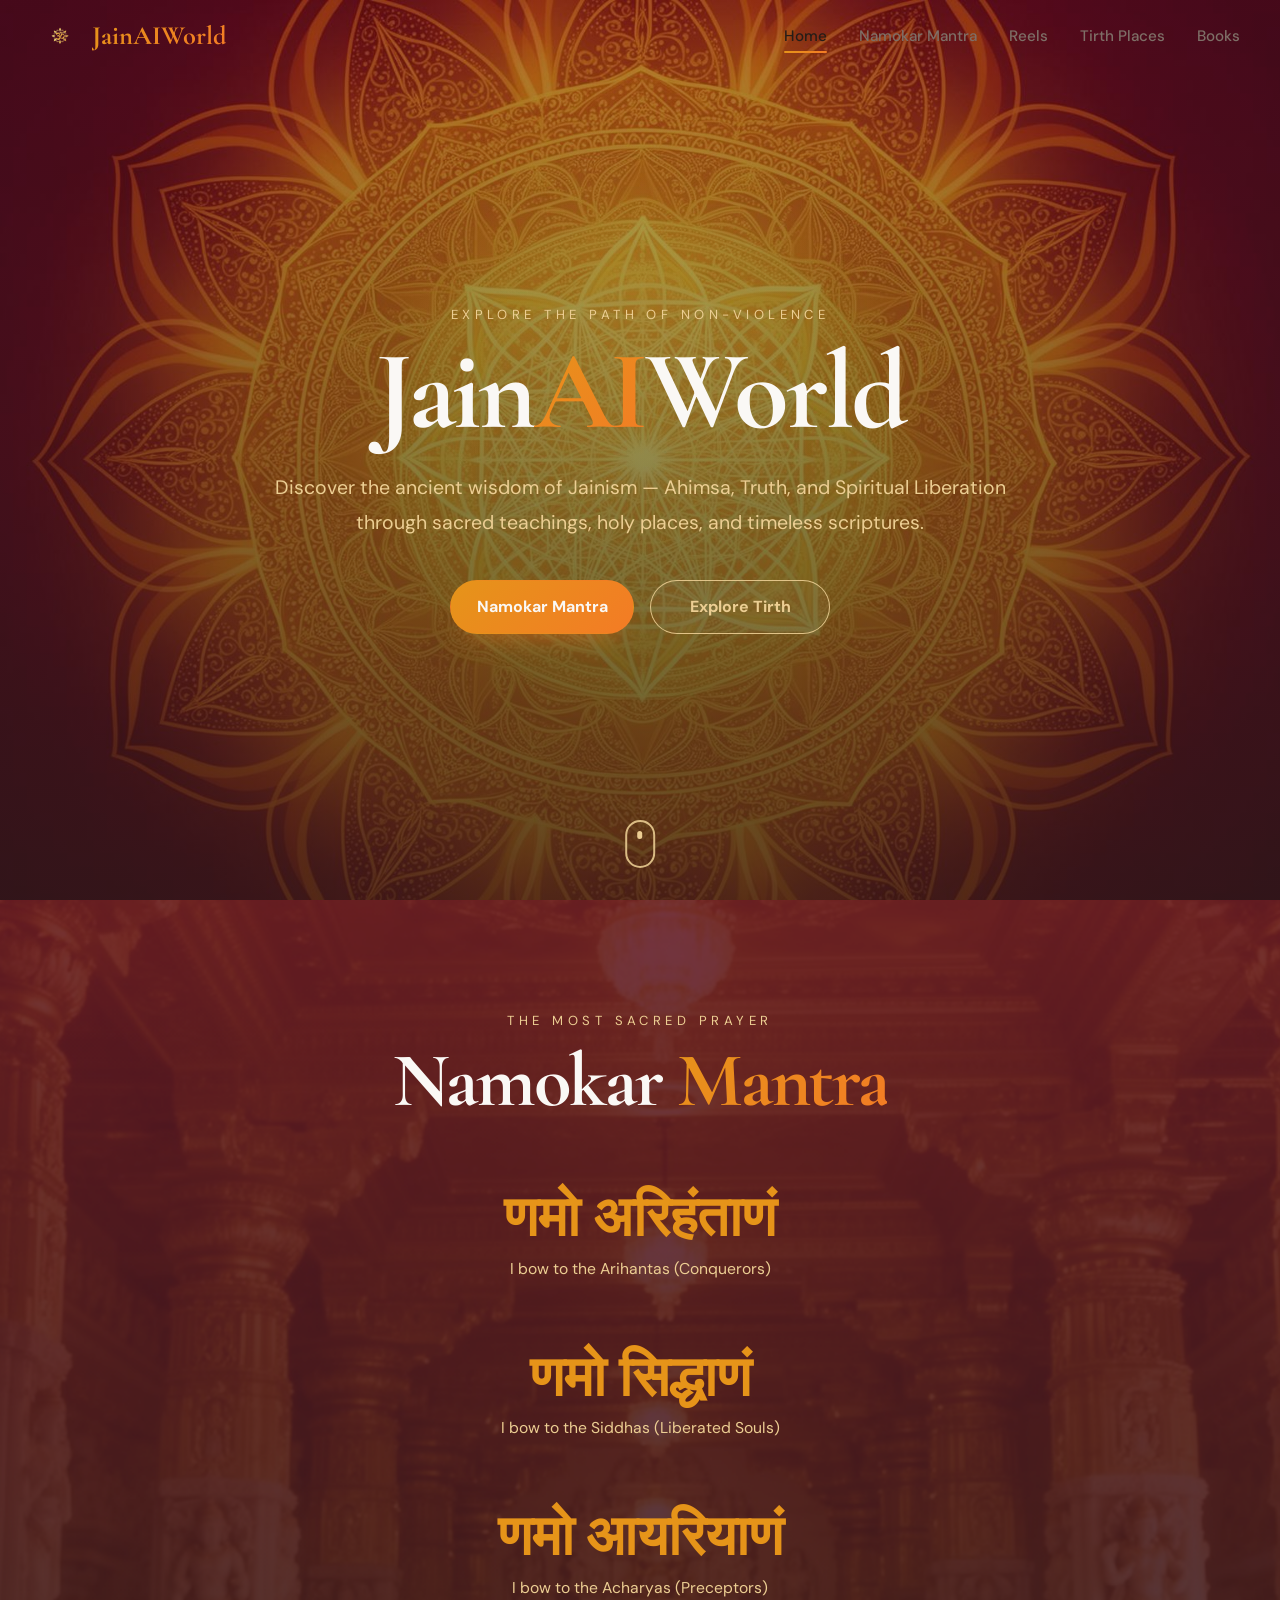
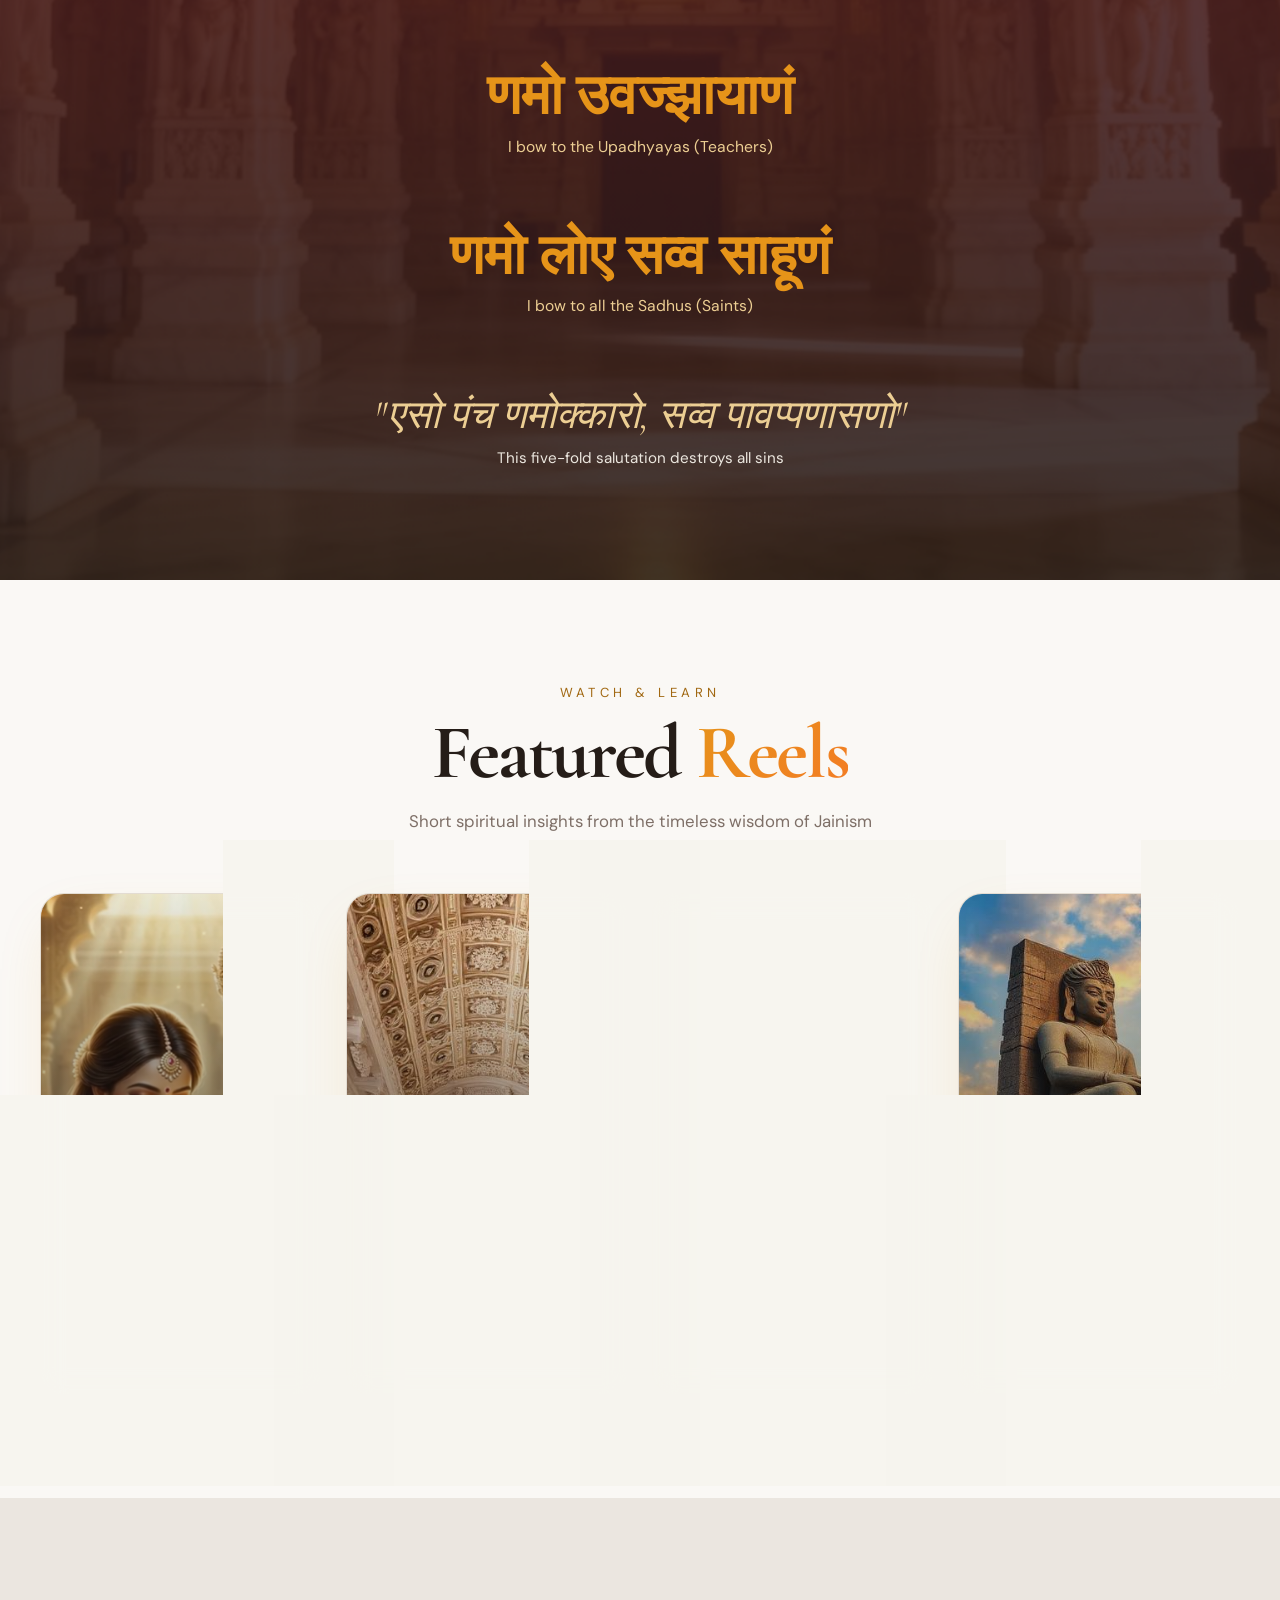
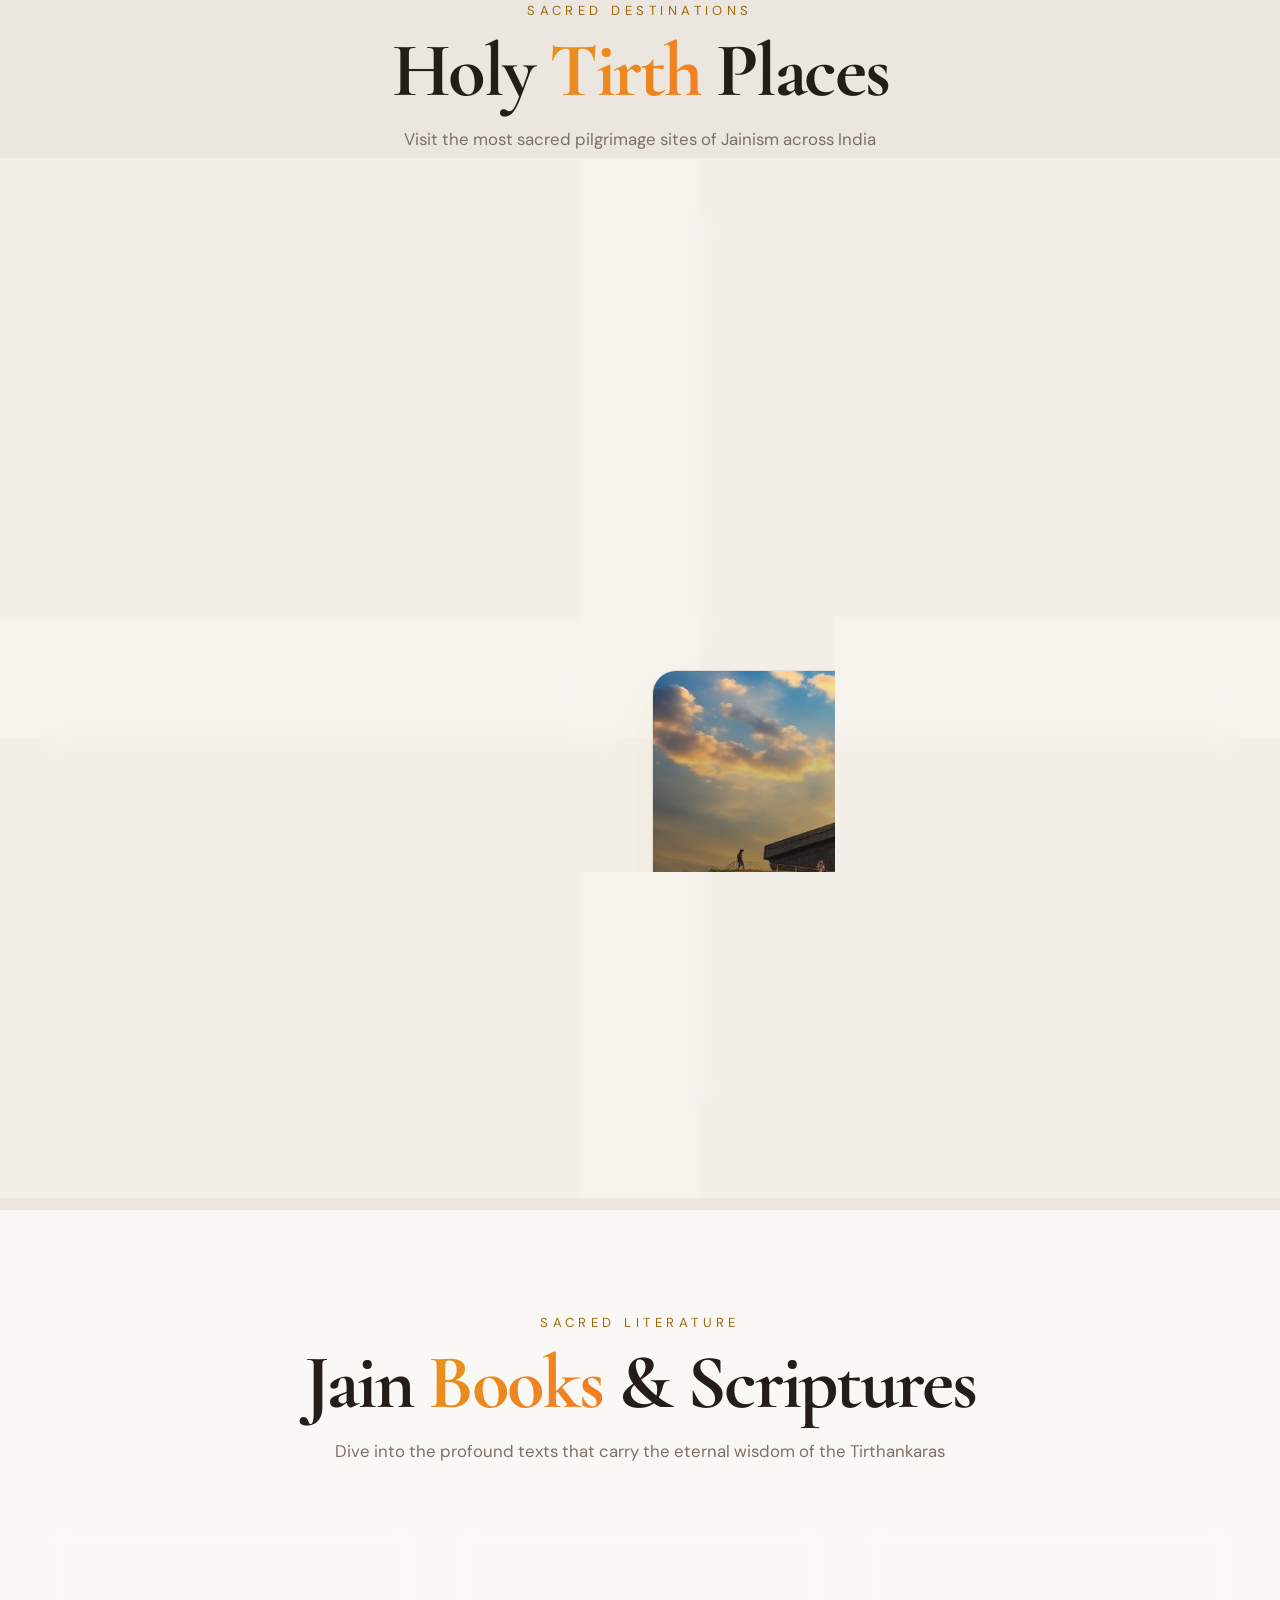
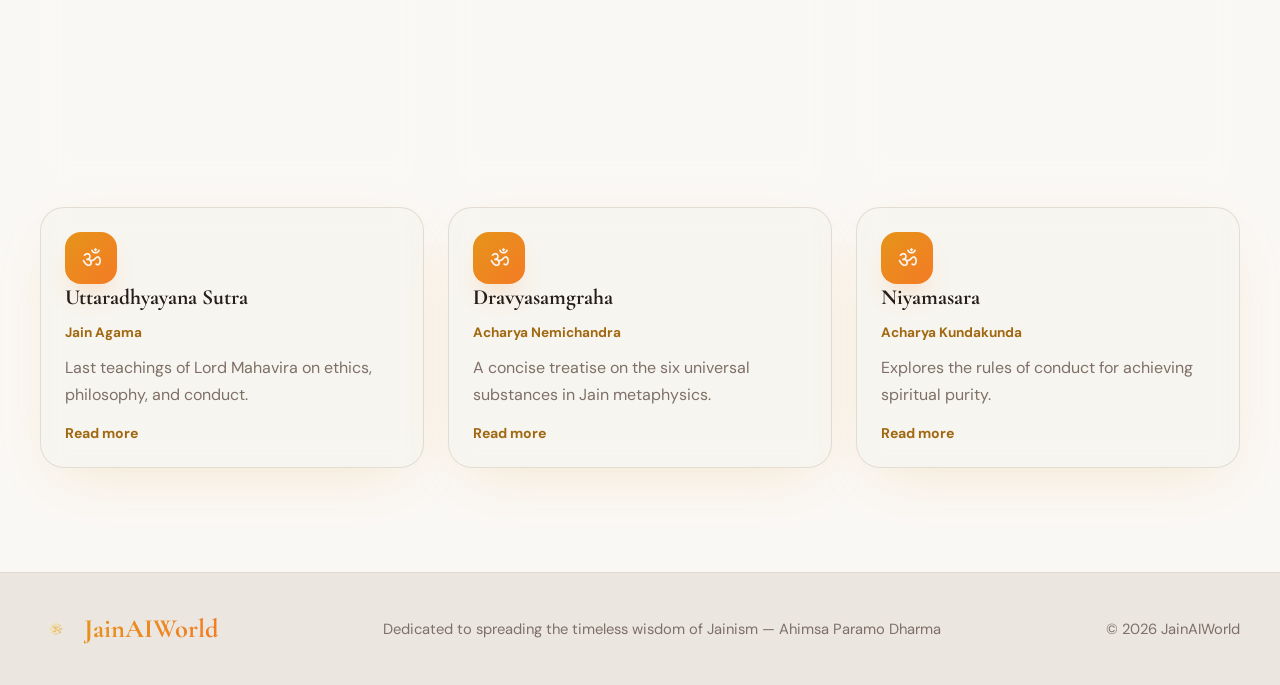
==== index.html @ c56c5ee0 "first commit" ====
﻿<!DOCTYPE html>
<html lang="en">
  <head>
    <meta charset="UTF-8" />
    <meta name="viewport" content="width=device-width, initial-scale=1.0" />
    <title>JainAIWorld — Explore the Path of Non-Violence</title>
    <meta
      name="description"
      content="Discover ancient Jain wisdom — Ahimsa, Namokar Mantra, holy Tirth places, and sacred scriptures."
    />
    <link rel="preconnect" href="https://fonts.googleapis.com" />
    <link rel="preconnect" href="https://fonts.gstatic.com" crossorigin />
    <link
      href="https://fonts.googleapis.com/css2?family=Cormorant+Garamond:wght@400;600;700&family=DM+Sans:wght@400;500;700&display=swap"
      rel="stylesheet"
    />
    <link rel="icon" type="image/png" href="assets/logo.png" />
    <link rel="stylesheet" href="styles.css" />
  </head>
  <body>
    <header class="site-header" id="siteHeader">
      <div class="container nav-shell">
        <a class="brand" href="#home" aria-label="JainAIWorld home">
          <img src="assets/logo.png" alt="JainAIWorld logo" width="40" height="40" />
          <span>JainAIWorld</span>
        </a>

        <button
          class="menu-toggle"
          id="menuToggle"
          type="button"
          aria-expanded="false"
          aria-controls="siteNav"
          aria-label="Open menu"
        >
          <span></span>
          <span></span>
          <span></span>
        </button>

        <nav class="site-nav" id="siteNav" aria-label="Primary">
          <a href="#home">Home</a>
          <a href="#namokar">Namokar Mantra</a>
          <a href="#reels">Reels</a>
          <a href="#tirth">Tirth Places</a>
          <a href="#books">Books</a>
        </nav>
      </div>
    </header>

    <main>
      <section class="hero-section" id="home">
        <div class="hero-media">
          <img src="assets/hero-mandala.jpg" alt="Sacred mandala art" />
          <div class="hero-overlay"></div>
        </div>

        <div class="container hero-content">
          <p class="eyebrow reveal">Explore the Path of Non-Violence</p>
          <h1 class="hero-title reveal">
            Jain<span class="gold-text">AI</span>World
          </h1>
          <p class="hero-copy reveal">
            Discover the ancient wisdom of Jainism — Ahimsa, Truth, and Spiritual
            Liberation through sacred teachings, holy places, and timeless scriptures.
          </p>

          <div class="hero-actions reveal">
            <a class="button primary" href="#namokar">Namokar Mantra</a>
            <a class="button secondary" href="#tirth">Explore Tirth</a>
          </div>
        </div>

        <a class="scroll-indicator" href="#namokar" aria-label="Scroll to next section">
          <span></span>
        </a>
      </section>

      <section class="mantra-section" id="namokar">
        <div class="parallax-media" id="parallaxMedia">
          <img src="assets/parallax-temple.jpg" alt="Jain temple interior" />
          <div class="parallax-overlay"></div>
        </div>

        <div class="container mantra-content">
          <p class="eyebrow reveal">The Most Sacred Prayer</p>
          <h2 class="section-title reveal">
            Namokar <span class="gold-text">Mantra</span>
          </h2>

          <div class="mantra-lines">
            <article class="mantra-line reveal">
              <h3>णमो अरिहंताणं</h3>
              <p>I bow to the Arihantas (Conquerors)</p>
            </article>
            <article class="mantra-line reveal">
              <h3>णमो सिद्धाणं</h3>
              <p>I bow to the Siddhas (Liberated Souls)</p>
            </article>
            <article class="mantra-line reveal">
              <h3>णमो आयरियाणं</h3>
              <p>I bow to the Acharyas (Preceptors)</p>
            </article>
            <article class="mantra-line reveal">
              <h3>णमो उवज्झायाणं</h3>
              <p>I bow to the Upadhyayas (Teachers)</p>
            </article>
            <article class="mantra-line reveal">
              <h3>णमो लोए सव्व साहूणं</h3>
              <p>I bow to all the Sadhus (Saints)</p>
            </article>
          </div>

          <blockquote class="mantra-quote reveal">
            "एसो पंच णमोक्कारो, सव्व पावप्पणासणो"
          </blockquote>
          <p class="mantra-meaning reveal">This five-fold salutation destroys all sins</p>
        </div>
      </section>

      <section class="content-section reels-section" id="reels">
        <div class="container">
          <div class="section-head reveal">
            <p class="eyebrow accent">Watch &amp; Learn</p>
            <h2 class="section-title">Featured <span class="gold-text">Reels</span></h2>
            <p class="section-subtitle">
              Short spiritual insights from the timeless wisdom of Jainism
            </p>
          </div>

          <div class="reels-grid" id="reelsGrid">
            <a
              class="reel-card reveal"
              href="https://www.instagram.com/"
              target="_blank"
              rel="noopener noreferrer"
              data-instagram-url="https://www.instagram.com/reel/DWLx3Qdk-WO/?igsh=MTc0aHd1cXozbDhsag=="
            >
              <img src="assets/reel-mahavir.png" alt="Veer Mahavir reel thumbnail" />
              <div class="card-fade"></div>
              <div class="play-badge" aria-hidden="true"></div>
              <div class="reel-copy">
                <h3>Veer Mahavir</h3>
                <p>Divine meditation artwork inspired by Veer Mahavir for the featured reel.</p>
                <span>Sample reel</span>
              </div>
            </a>

            <a
              class="reel-card reveal"
              href="https://www.instagram.com/"
              target="_blank"
              rel="noopener noreferrer"
              data-instagram-url="https://www.instagram.com/reel/DWLx3Qdk-WO/?igsh=MTc0aHd1cXozbDhsag=="
            >
              <img src="assets/tirth-dilwara.jpg" alt="Meditation reel cover" />
              <div class="card-fade"></div>
              <div class="play-badge" aria-hidden="true"></div>
              <div class="reel-copy">
                <h3>Jain Meditation Techniques</h3>
                <p>Ancient practices of Preksha Dhyana for inner peace</p>
                <span>Sample reel</span>
              </div>
            </a>

            <a
              class="reel-card reveal"
              href="https://www.instagram.com/"
              target="_blank"
              rel="noopener noreferrer"
              data-instagram-url="https://www.instagram.com/reel/DWLx3Qdk-WO/?igsh=MTc0aHd1cXozbDhsag=="
            >
              <img src="assets/tirth-palitana.jpg" alt="Festival reel cover" />
              <div class="card-fade"></div>
              <div class="play-badge" aria-hidden="true"></div>
              <div class="reel-copy">
                <h3>Paryushana Parva</h3>
                <p>The most important Jain festival of spiritual upliftment</p>
                <span>Sample reel</span>
              </div>
            </a>

            <a
              class="reel-card reveal"
              href="https://www.instagram.com/"
              target="_blank"
              rel="noopener noreferrer"
              data-instagram-url="https://www.instagram.com/reel/DWLx3Qdk-WO/?igsh=MTc0aHd1cXozbDhsag=="
            >
              <img
                src="assets/tirth-shravanabelagola.jpg"
                alt="Five vows reel cover"
              />
              <div class="card-fade"></div>
              <div class="play-badge" aria-hidden="true"></div>
              <div class="reel-copy">
                <h3>Five Great Vows</h3>
                <p>Pancha Mahavrata — the five pillars of Jain conduct</p>
                <span>Sample reel</span>
              </div>
            </a>
          </div>
        </div>
      </section>

      <section class="content-section muted-section" id="tirth">
        <div class="container">
          <div class="section-head reveal">
            <p class="eyebrow accent">Sacred Destinations</p>
            <h2 class="section-title">Holy <span class="gold-text">Tirth</span> Places</h2>
            <p class="section-subtitle">
              Visit the most sacred pilgrimage sites of Jainism across India
            </p>
          </div>

          <div class="places-grid">
            <article class="place-card reveal">
              <div class="place-media">
                <img src="assets/tirth-ranakpur.jpg" alt="Ranakpur Temple" />
                <span class="place-location">Rajasthan, India</span>
              </div>
              <div class="place-copy">
                <h3>Ranakpur Temple</h3>
                <p>
                  Famous for its 1,444 intricately carved marble pillars, each unique in
                  design.
                </p>
                <span class="link-text">Learn more</span>
              </div>
            </article>

            <article class="place-card reveal">
              <div class="place-media">
                <img src="assets/tirth-palitana.jpg" alt="Palitana Temples" />
                <span class="place-location">Gujarat, India</span>
              </div>
              <div class="place-copy">
                <h3>Palitana Temples</h3>
                <p>
                  The world's largest cluster of Jain temples with over 900 temples on
                  Shatrunjaya hill.
                </p>
                <span class="link-text">Learn more</span>
              </div>
            </article>

            <article class="place-card reveal">
              <div class="place-media">
                <img src="assets/tirth-dilwara.jpg" alt="Dilwara Temples" />
                <span class="place-location">Mount Abu, Rajasthan</span>
              </div>
              <div class="place-copy">
                <h3>Dilwara Temples</h3>
                <p>
                  A pinnacle of marble artistry, renowned for their stunning ceiling
                  carvings.
                </p>
                <span class="link-text">Learn more</span>
              </div>
            </article>

            <article class="place-card reveal">
              <div class="place-media">
                <img
                  src="assets/tirth-shravanabelagola.jpg"
                  alt="Shravanabelagola"
                />
                <span class="place-location">Karnataka, India</span>
              </div>
              <div class="place-copy">
                <h3>Shravanabelagola</h3>
                <p>
                  Home to the 57-foot monolithic statue of Lord Bahubali
                  (Gommateshwara).
                </p>
                <span class="link-text">Learn more</span>
              </div>
            </article>
          </div>
        </div>
      </section>

      <section class="content-section" id="books">
        <div class="container">
          <div class="section-head reveal">
            <p class="eyebrow accent">Sacred Literature</p>
            <h2 class="section-title">Jain <span class="gold-text">Books</span> &amp; Scriptures</h2>
            <p class="section-subtitle">
              Dive into the profound texts that carry the eternal wisdom of the Tirthankaras
            </p>
          </div>

          <div class="books-grid">
            <a
              class="book-card reveal"
              href="https://en.wikipedia.org/wiki/Tattvartha_Sutra"
              target="_blank"
              rel="noopener noreferrer"
            >
              <div class="book-icon">ॐ</div>
              <h3>Tattvartha Sutra</h3>
              <p class="book-author">Acharya Umaswami</p>
              <p>
                The foundational text of Jain philosophy covering all aspects of reality.
              </p>
              <span class="link-text">Read more</span>
            </a>

            <a
              class="book-card reveal"
              href="https://en.wikipedia.org/wiki/Kalpa_S%C5%ABtra"
              target="_blank"
              rel="noopener noreferrer"
            >
              <div class="book-icon">ॐ</div>
              <h3>Kalpa Sutra</h3>
              <p class="book-author">Acharya Bhadrabahu</p>
              <p>Biography of Lord Mahavira and other Tirthankaras.</p>
              <span class="link-text">Read more</span>
            </a>

            <a
              class="book-card reveal"
              href="https://en.wikipedia.org/wiki/Samayasara"
              target="_blank"
              rel="noopener noreferrer"
            >
              <div class="book-icon">ॐ</div>
              <h3>Samayasara</h3>
              <p class="book-author">Acharya Kundakunda</p>
              <p>
                A masterpiece on the nature of the soul and spiritual liberation.
              </p>
              <span class="link-text">Read more</span>
            </a>

            <a
              class="book-card reveal"
              href="https://en.wikipedia.org/wiki/Uttaradhyayana_Sutra"
              target="_blank"
              rel="noopener noreferrer"
            >
              <div class="book-icon">ॐ</div>
              <h3>Uttaradhyayana Sutra</h3>
              <p class="book-author">Jain Agama</p>
              <p>
                Last teachings of Lord Mahavira on ethics, philosophy, and conduct.
              </p>
              <span class="link-text">Read more</span>
            </a>

            <a
              class="book-card reveal"
              href="https://en.wikipedia.org/wiki/Dravyasamgraha"
              target="_blank"
              rel="noopener noreferrer"
            >
              <div class="book-icon">ॐ</div>
              <h3>Dravyasamgraha</h3>
              <p class="book-author">Acharya Nemichandra</p>
              <p>
                A concise treatise on the six universal substances in Jain metaphysics.
              </p>
              <span class="link-text">Read more</span>
            </a>

            <a
              class="book-card reveal"
              href="https://en.wikipedia.org/wiki/Niyamasara"
              target="_blank"
              rel="noopener noreferrer"
            >
              <div class="book-icon">ॐ</div>
              <h3>Niyamasara</h3>
              <p class="book-author">Acharya Kundakunda</p>
              <p>
                Explores the rules of conduct for achieving spiritual purity.
              </p>
              <span class="link-text">Read more</span>
            </a>
          </div>
        </div>
      </section>
    </main>

    <footer class="site-footer">
      <div class="container footer-shell">
        <div class="footer-brand">
          <img src="assets/logo.png" alt="JainAIWorld logo" width="32" height="32" />
          <span>JainAIWorld</span>
        </div>
        <p>Dedicated to spreading the timeless wisdom of Jainism — Ahimsa Paramo Dharma</p>
        <p>© <span id="currentYear"></span> JainAIWorld</p>
      </div>
    </footer>

    <script src="script.js"></script>
  </body>
</html>
---- styles.css ----
﻿:root {
  --background: hsl(40 33% 97%);
  --foreground: hsl(20 20% 12%);
  --card: hsla(40 30% 95% / 0.72);
  --muted: hsl(35 20% 90%);
  --muted-foreground: hsl(20 10% 45%);
  --border: hsl(35 25% 85%);
  --gold: hsl(36 80% 50%);
  --gold-light: hsl(40 70% 75%);
  --gold-dark: hsl(36 80% 35%);
  --maroon: hsl(350 60% 25%);
  --saffron: hsl(25 90% 55%);
  --cream: hsl(40 33% 97%);
  --cream-dark: hsl(35 25% 90%);
  --shadow: 0 20px 60px -18px hsla(36 80% 50% / 0.18);
  --header-height: 72px;
  --radius: 24px;
}

* {
  box-sizing: border-box;
}

html {
  scroll-behavior: smooth;
}

body {
  margin: 0;
  color: var(--foreground);
  background: var(--background);
  font-family: "DM Sans", sans-serif;
  overflow-x: hidden;
}

img {
  display: block;
  max-width: 100%;
}

a {
  color: inherit;
  text-decoration: none;
}

button {
  font: inherit;
}

.container {
  width: min(100% - 2rem, 1200px);
  margin: 0 auto;
}

.site-header {
  position: fixed;
  inset: 0 0 auto;
  z-index: 100;
  transition: background-color 220ms ease, box-shadow 220ms ease, border-color 220ms ease;
  border-bottom: 1px solid transparent;
}

.site-header.is-scrolled {
  background: hsla(40 33% 97% / 0.8);
  backdrop-filter: blur(18px);
  border-color: hsla(35 25% 85% / 0.85);
  box-shadow: 0 12px 40px -24px hsla(20 20% 12% / 0.28);
}

.nav-shell {
  min-height: var(--header-height);
  display: flex;
  align-items: center;
  justify-content: space-between;
  gap: 1.5rem;
}

.brand,
.footer-brand {
  display: inline-flex;
  align-items: center;
  gap: 0.75rem;
  font-family: "Cormorant Garamond", serif;
  font-size: 1.65rem;
  font-weight: 700;
}

.brand span,
.footer-brand span {
  background: linear-gradient(135deg, var(--gold), var(--saffron));
  -webkit-background-clip: text;
  background-clip: text;
  color: transparent;
}

.site-nav {
  display: flex;
  align-items: center;
  gap: 2rem;
}

.site-nav a {
  position: relative;
  color: var(--muted-foreground);
  font-size: 0.95rem;
  font-weight: 500;
  transition: color 180ms ease;
}

.site-nav a::after {
  content: "";
  position: absolute;
  left: 0;
  bottom: -0.45rem;
  width: 100%;
  height: 2px;
  border-radius: 999px;
  background: linear-gradient(135deg, var(--gold), var(--saffron));
  transform: scaleX(0);
  transform-origin: center;
  transition: transform 180ms ease;
}

.site-nav a:hover,
.site-nav a.is-active {
  color: var(--foreground);
}

.site-nav a:hover::after,
.site-nav a.is-active::after {
  transform: scaleX(1);
}

.menu-toggle {
  display: none;
  width: 3rem;
  height: 3rem;
  border: 0;
  border-radius: 999px;
  background: hsla(40 33% 97% / 0.72);
  box-shadow: var(--shadow);
  align-items: center;
  justify-content: center;
  gap: 0.25rem;
  flex-direction: column;
}

.menu-toggle span {
  width: 1.15rem;
  height: 2px;
  border-radius: 999px;
  background: var(--foreground);
  transition: transform 180ms ease, opacity 180ms ease;
}

.menu-toggle[aria-expanded="true"] span:nth-child(1) {
  transform: translateY(6px) rotate(45deg);
}

.menu-toggle[aria-expanded="true"] span:nth-child(2) {
  opacity: 0;
}

.menu-toggle[aria-expanded="true"] span:nth-child(3) {
  transform: translateY(-6px) rotate(-45deg);
}

.hero-section {
  position: relative;
  min-height: 100vh;
  display: grid;
  place-items: center;
  overflow: hidden;
}

.hero-media,
.parallax-media {
  position: absolute;
  inset: 0;
}

.hero-media img,
.parallax-media img {
  width: 100%;
  height: 100%;
  object-fit: cover;
}

.hero-overlay {
  position: absolute;
  inset: 0;
  background:
    radial-gradient(circle at 50% 35%, hsla(38 89% 59% / 0.14), transparent 28%),
    linear-gradient(180deg, hsla(20 20% 12% / 0.32), hsla(20 20% 12% / 0.72));
}

.hero-content {
  position: relative;
  z-index: 1;
  text-align: center;
  padding-top: calc(var(--header-height) + 2rem);
  padding-bottom: 4rem;
}

.eyebrow {
  margin: 0 0 1rem;
  color: var(--gold-light);
  font-size: 0.82rem;
  letter-spacing: 0.34em;
  text-transform: uppercase;
}

.eyebrow.accent {
  color: var(--gold-dark);
}

.hero-title,
.section-title {
  margin: 0;
  font-family: "Cormorant Garamond", serif;
  font-weight: 700;
  line-height: 0.95;
  letter-spacing: -0.03em;
}

.hero-title {
  color: var(--cream);
  font-size: clamp(3.8rem, 10vw, 7rem);
}

.gold-text {
  background: linear-gradient(135deg, var(--gold), var(--saffron));
  -webkit-background-clip: text;
  background-clip: text;
  color: transparent;
}

.hero-copy {
  width: min(100%, 760px);
  margin: 1.5rem auto 0;
  color: var(--gold-light);
  font-size: clamp(1rem, 2vw, 1.22rem);
  line-height: 1.8;
}

.hero-actions {
  display: flex;
  flex-wrap: wrap;
  justify-content: center;
  gap: 1rem;
  margin-top: 2.5rem;
}

.button {
  display: inline-flex;
  align-items: center;
  justify-content: center;
  min-width: 180px;
  padding: 0.95rem 1.6rem;
  border-radius: 999px;
  border: 1px solid transparent;
  font-weight: 700;
  transition: transform 180ms ease, box-shadow 180ms ease, background-color 180ms ease;
}

.button:hover {
  transform: translateY(-2px);
}

.button.primary {
  background: linear-gradient(135deg, var(--gold), var(--saffron));
  color: var(--cream);
  box-shadow: 0 14px 30px -18px hsla(25 90% 55% / 0.8);
}

.button.secondary {
  border-color: hsla(40 70% 75% / 0.9);
  color: var(--gold-light);
  background: hsla(40 33% 97% / 0.03);
}

.scroll-indicator {
  position: absolute;
  left: 50%;
  bottom: 2rem;
  z-index: 1;
  transform: translateX(-50%);
  width: 1.85rem;
  height: 3rem;
  border: 2px solid hsla(40 70% 75% / 0.88);
  border-radius: 999px;
  display: grid;
  place-items: start center;
  padding-top: 0.55rem;
}

.scroll-indicator span {
  width: 0.3rem;
  height: 0.5rem;
  border-radius: 999px;
  background: var(--gold-light);
  animation: scrollPulse 2s infinite;
}

@keyframes scrollPulse {
  0%,
  100% {
    opacity: 0.35;
    transform: translateY(0);
  }

  50% {
    opacity: 1;
    transform: translateY(8px);
  }
}

.mantra-section {
  position: relative;
  overflow: hidden;
  color: var(--cream);
}

.parallax-media {
  transform: scale(1.08);
  will-change: transform;
}

.parallax-overlay {
  position: absolute;
  inset: 0;
  background:
    linear-gradient(180deg, hsla(350 60% 25% / 0.88), hsla(20 20% 12% / 0.88)),
    radial-gradient(circle at top, hsla(36 80% 50% / 0.1), transparent 30%);
}

.mantra-content {
  position: relative;
  z-index: 1;
  text-align: center;
  padding: 7rem 0;
}

.section-title {
  font-size: clamp(2.8rem, 6vw, 4.8rem);
  color: var(--foreground);
}

.mantra-section .section-title {
  color: var(--cream);
}

.mantra-lines {
  width: min(100%, 760px);
  margin: 3rem auto 0;
  display: grid;
  gap: 1.75rem;
}

.mantra-line {
  padding: 1.15rem 1rem;
}

.mantra-line h3 {
  margin: 0;
  color: var(--gold);
  font-family: "Cormorant Garamond", serif;
  font-size: clamp(2rem, 5vw, 3.5rem);
  font-weight: 700;
}

.mantra-line p {
  margin: 0.35rem 0 0;
  color: var(--gold-light);
  font-size: 0.98rem;
}

.mantra-quote {
  margin: 3.5rem auto 0;
  color: var(--gold-light);
  font-family: "Cormorant Garamond", serif;
  font-size: clamp(1.7rem, 4vw, 2.5rem);
  font-style: italic;
}

.mantra-meaning {
  margin: 0.6rem 0 0;
  color: var(--cream-dark);
  font-size: 0.95rem;
}

.content-section {
  padding: 6.5rem 0;
}

.muted-section,
.site-footer {
  background: var(--muted);
}

.section-head {
  text-align: center;
  margin-bottom: 3.5rem;
}

.section-subtitle {
  width: min(100%, 720px);
  margin: 1rem auto 0;
  color: var(--muted-foreground);
  font-size: 1.05rem;
  line-height: 1.8;
}

.reels-grid {
  display: grid;
  grid-template-columns: repeat(4, minmax(0, 1fr));
  gap: 1.5rem;
}

.reel-card,
.place-card,
.book-card {
  position: relative;
  overflow: hidden;
  border: 1px solid hsla(35 25% 85% / 0.9);
  border-radius: var(--radius);
  background: var(--card);
  backdrop-filter: blur(12px);
  box-shadow: var(--shadow);
  transition: transform 220ms ease, box-shadow 220ms ease, border-color 220ms ease;
}

.reel-card:hover,
.place-card:hover,
.book-card:hover {
  transform: translateY(-6px);
  border-color: hsla(36 80% 50% / 0.35);
  box-shadow: 0 28px 65px -30px hsla(36 80% 50% / 0.35);
}

.reel-card {
  aspect-ratio: 9 / 16;
}

.reel-card img {
  width: 100%;
  height: 100%;
  object-fit: cover;
  transition: transform 500ms ease;
}

.reel-card:hover img {
  transform: scale(1.08);
}

.card-fade {
  position: absolute;
  inset: 0;
  background: linear-gradient(180deg, hsla(20 20% 12% / 0.06), hsla(20 20% 12% / 0.85));
}

.play-badge {
  position: absolute;
  inset: 50% auto auto 50%;
  width: 4rem;
  height: 4rem;
  border-radius: 999px;
  transform: translate(-50%, -50%);
  background: linear-gradient(135deg, var(--gold), var(--saffron));
  box-shadow: 0 16px 30px -16px hsla(25 90% 55% / 0.9);
  opacity: 0;
  transition: opacity 220ms ease, transform 220ms ease;
}

.play-badge::before {
  content: "";
  position: absolute;
  left: 50%;
  top: 50%;
  transform: translate(-35%, -50%);
  border-top: 11px solid transparent;
  border-bottom: 11px solid transparent;
  border-left: 16px solid var(--cream);
}

.reel-card:hover .play-badge {
  opacity: 1;
  transform: translate(-50%, -50%) scale(1.03);
}

.reel-copy {
  position: absolute;
  inset: auto 0 0;
  padding: 1.2rem;
  color: var(--cream);
}

.reel-copy h3,
.place-copy h3,
.book-card h3 {
  margin: 0;
  font-family: "Cormorant Garamond", serif;
  font-size: 1.35rem;
  font-weight: 700;
}

.reel-copy p {
  margin: 0.4rem 0 0;
  color: var(--cream-dark);
  font-size: 0.85rem;
  line-height: 1.55;
}

.reel-copy span {
  display: inline-block;
  margin-top: 0.7rem;
  color: var(--gold);
  font-size: 0.76rem;
  font-weight: 700;
  letter-spacing: 0.08em;
  text-transform: uppercase;
}

.places-grid {
  display: grid;
  grid-template-columns: repeat(2, minmax(0, 1fr));
  gap: 1.5rem;
}

.place-media {
  position: relative;
  overflow: hidden;
  height: 260px;
}

.place-media img {
  width: 100%;
  height: 100%;
  object-fit: cover;
  transition: transform 700ms ease;
}

.place-card:hover .place-media img {
  transform: scale(1.08);
}

.place-media::after {
  content: "";
  position: absolute;
  inset: 0;
  background: linear-gradient(180deg, transparent, hsla(20 20% 12% / 0.58));
}

.place-location {
  position: absolute;
  left: 1rem;
  bottom: 1rem;
  z-index: 1;
  color: var(--cream);
  font-size: 0.9rem;
}

.place-copy,
.book-card {
  padding: 1.5rem;
}

.place-copy p,
.book-card p {
  margin: 0.65rem 0 0;
  color: var(--muted-foreground);
  line-height: 1.7;
}

.link-text {
  display: inline-block;
  margin-top: 1rem;
  color: var(--gold-dark);
  font-size: 0.88rem;
  font-weight: 700;
}

.books-grid {
  display: grid;
  grid-template-columns: repeat(3, minmax(0, 1fr));
  gap: 1.5rem;
}

.book-icon {
  width: 3.25rem;
  height: 3.25rem;
  display: grid;
  place-items: center;
  border-radius: 1rem;
  background: linear-gradient(135deg, var(--gold), var(--saffron));
  color: var(--cream);
  font-size: 1.45rem;
  box-shadow: 0 16px 30px -18px hsla(25 90% 55% / 0.9);
}

.book-author {
  color: var(--gold-dark) !important;
  font-size: 0.85rem;
  font-weight: 700;
}

.site-footer {
  border-top: 1px solid hsla(35 25% 85% / 0.9);
}

.footer-shell {
  padding: 2.5rem 0;
  display: flex;
  align-items: center;
  justify-content: space-between;
  gap: 1rem;
  flex-wrap: wrap;
}

.footer-shell p {
  margin: 0;
  color: var(--muted-foreground);
  font-size: 0.92rem;
}

.reveal {
  opacity: 0;
  transform: translateY(24px);
  transition: opacity 700ms ease, transform 700ms ease;
}

.reveal.is-visible {
  opacity: 1;
  transform: translateY(0);
}

@media (max-width: 960px) {
  .reels-grid,
  .books-grid {
    grid-template-columns: repeat(2, minmax(0, 1fr));
  }

  .places-grid {
    grid-template-columns: 1fr;
  }
}

@media (max-width: 760px) {
  .menu-toggle {
    display: inline-flex;
  }

  .site-nav {
    position: absolute;
    top: calc(100% + 0.6rem);
    left: 1rem;
    right: 1rem;
    display: grid;
    gap: 0.2rem;
    padding: 0.75rem;
    background: hsla(40 33% 97% / 0.96);
    backdrop-filter: blur(18px);
    border: 1px solid hsla(35 25% 85% / 0.9);
    border-radius: 1.25rem;
    box-shadow: 0 24px 50px -30px hsla(20 20% 12% / 0.45);
    opacity: 0;
    pointer-events: none;
    transform: translateY(-8px);
    transition: opacity 180ms ease, transform 180ms ease;
  }

  .site-nav.is-open {
    opacity: 1;
    pointer-events: auto;
    transform: translateY(0);
  }

  .site-nav a {
    padding: 0.9rem 1rem;
    border-radius: 0.9rem;
  }

  .site-nav a:hover,
  .site-nav a.is-active {
    background: hsla(35 20% 90% / 0.72);
  }

  .site-nav a::after {
    display: none;
  }

  .hero-actions {
    flex-direction: column;
    align-items: center;
  }

  .button {
    width: min(100%, 280px);
  }

  .content-section,
  .mantra-content {
    padding: 5rem 0;
  }

  .reels-grid,
  .books-grid {
    grid-template-columns: 1fr;
  }

  .footer-shell {
    flex-direction: column;
    text-align: center;
  }
}

@media (prefers-reduced-motion: reduce) {
  html {
    scroll-behavior: auto;
  }

  *,
  *::before,
  *::after {
    animation: none !important;
    transition: none !important;
  }
}
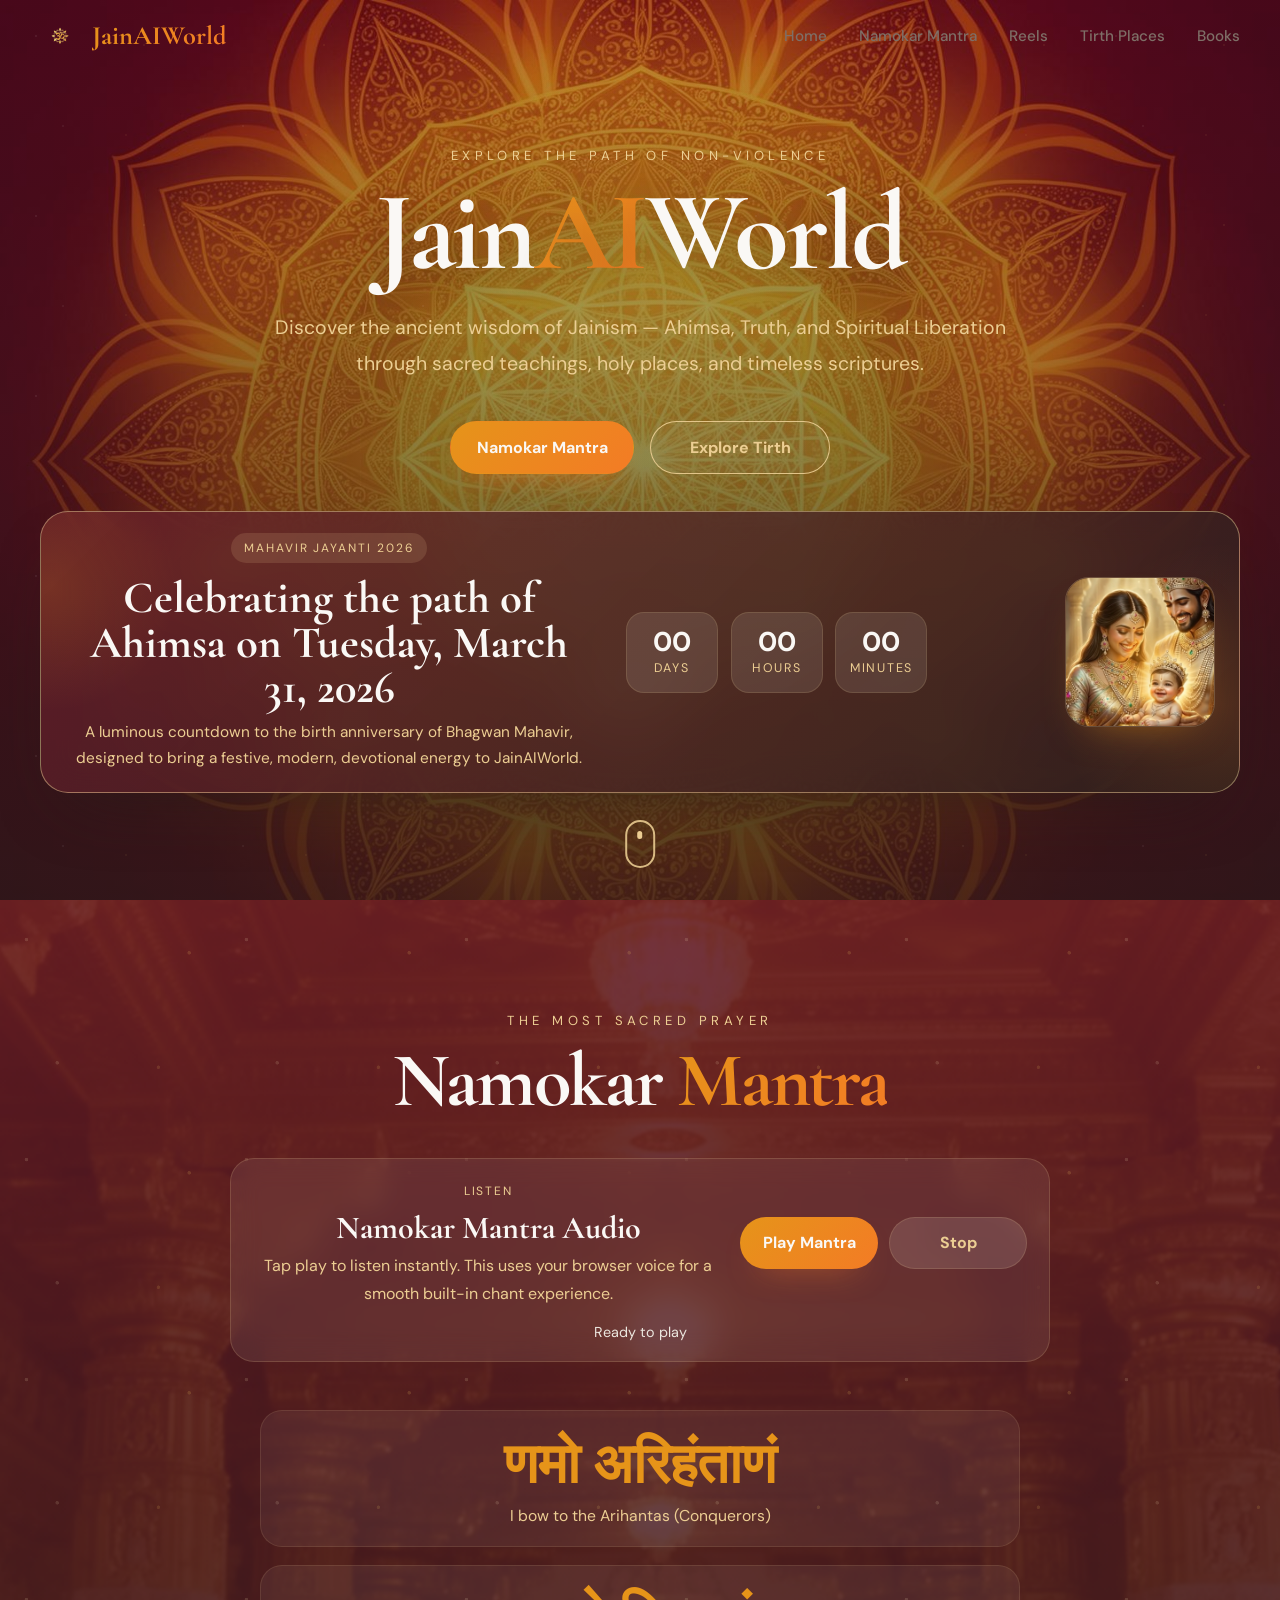
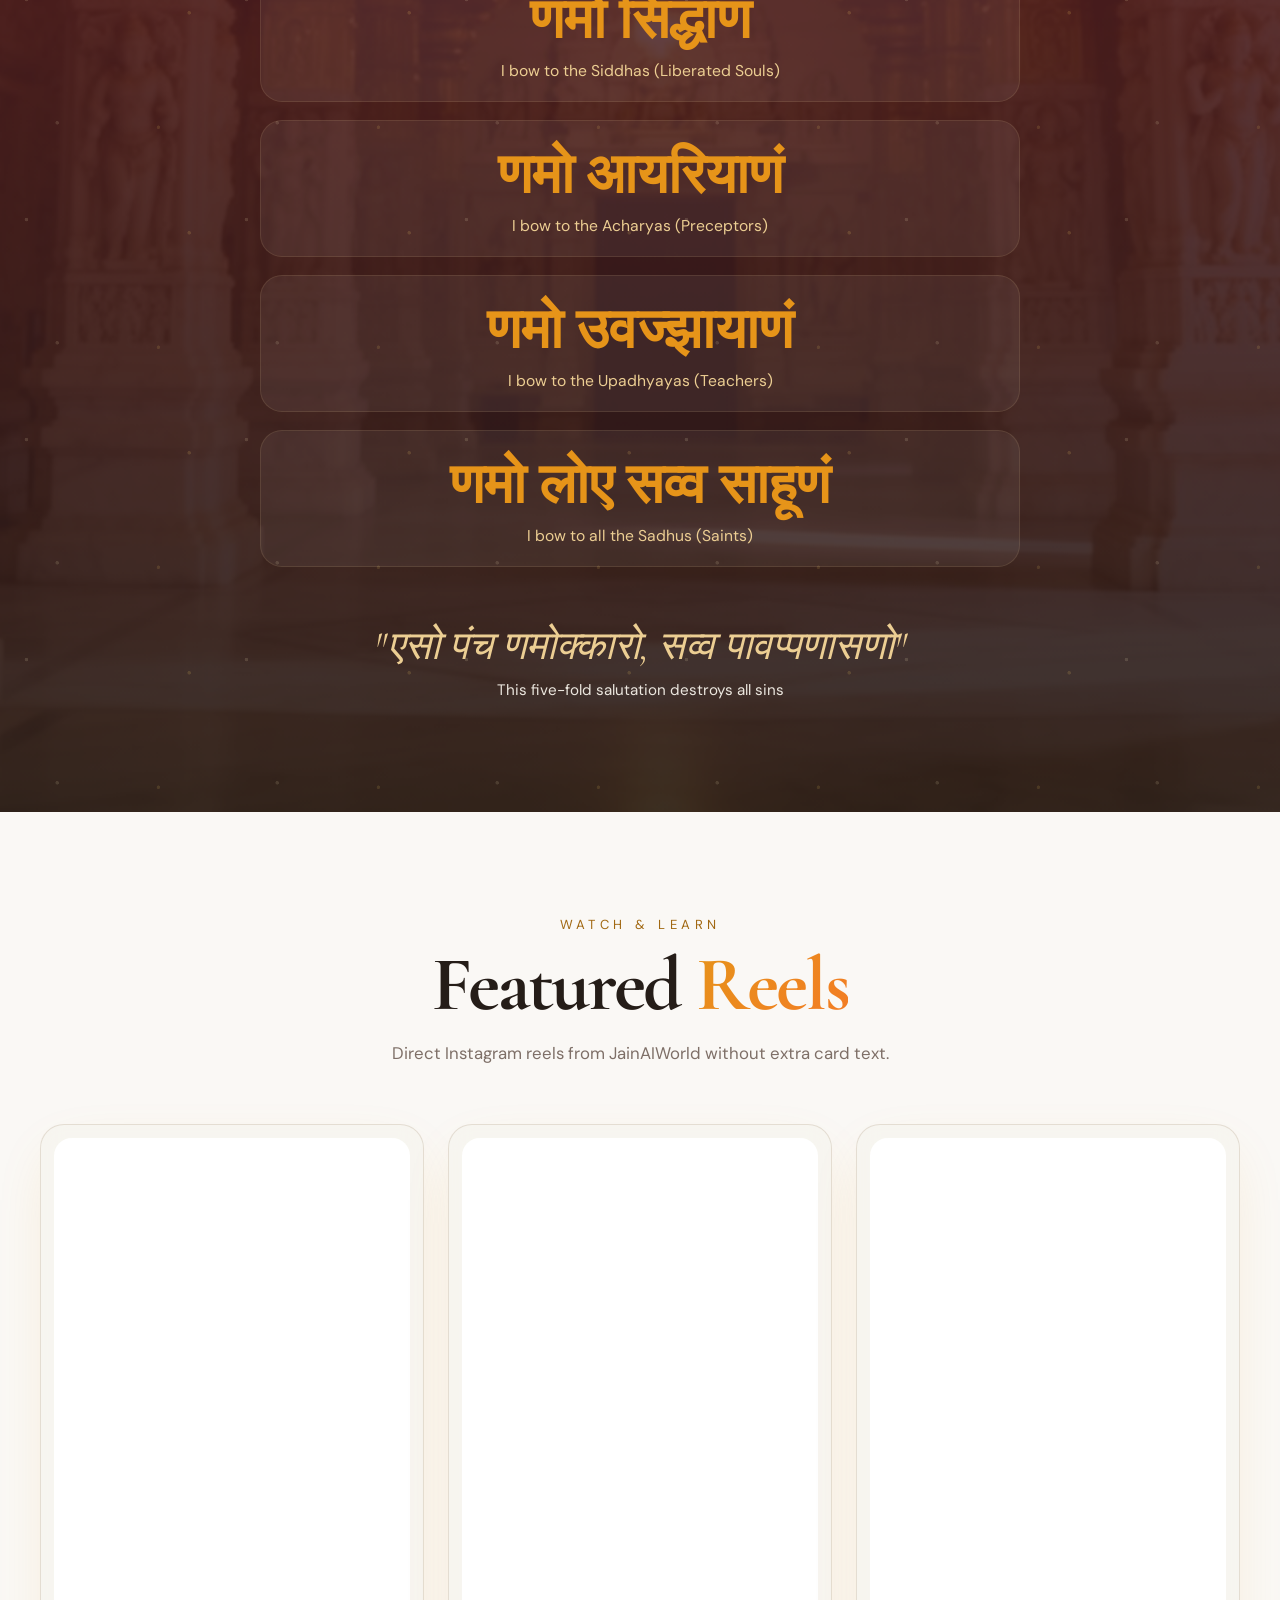
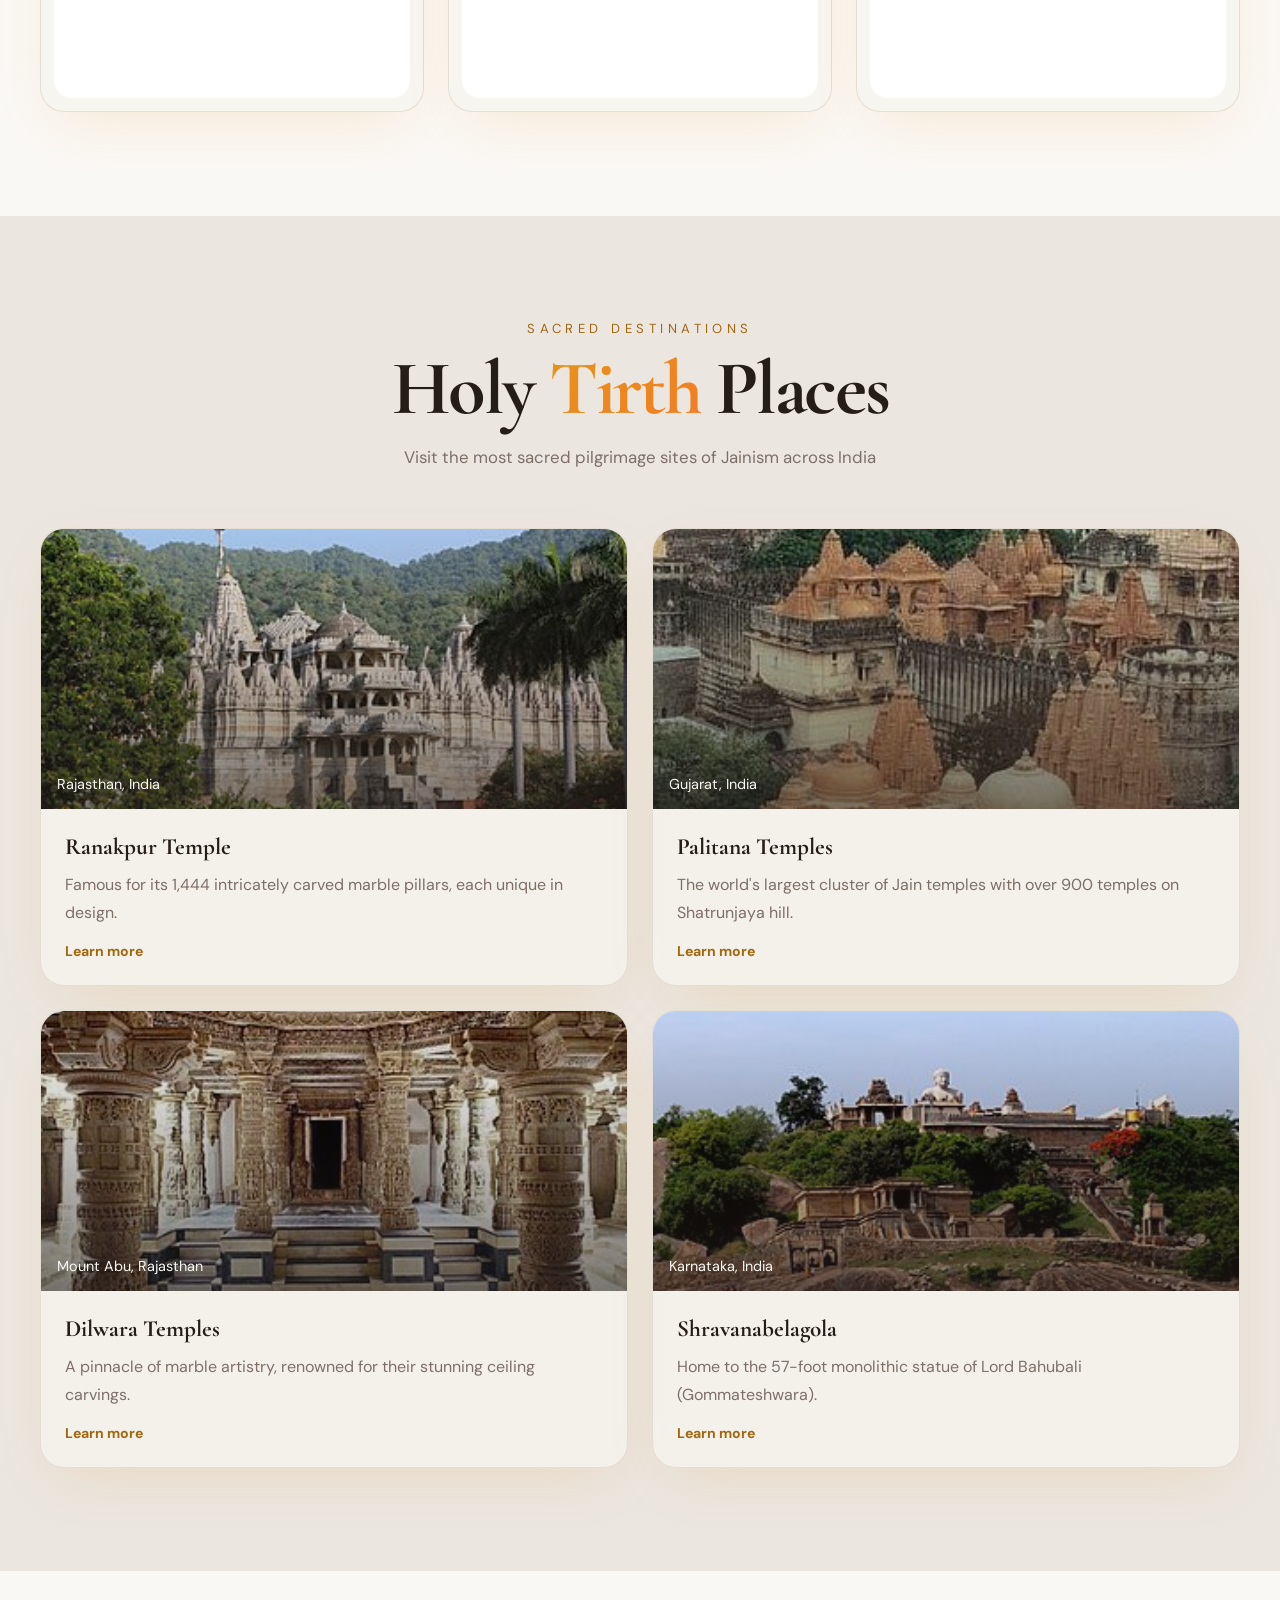
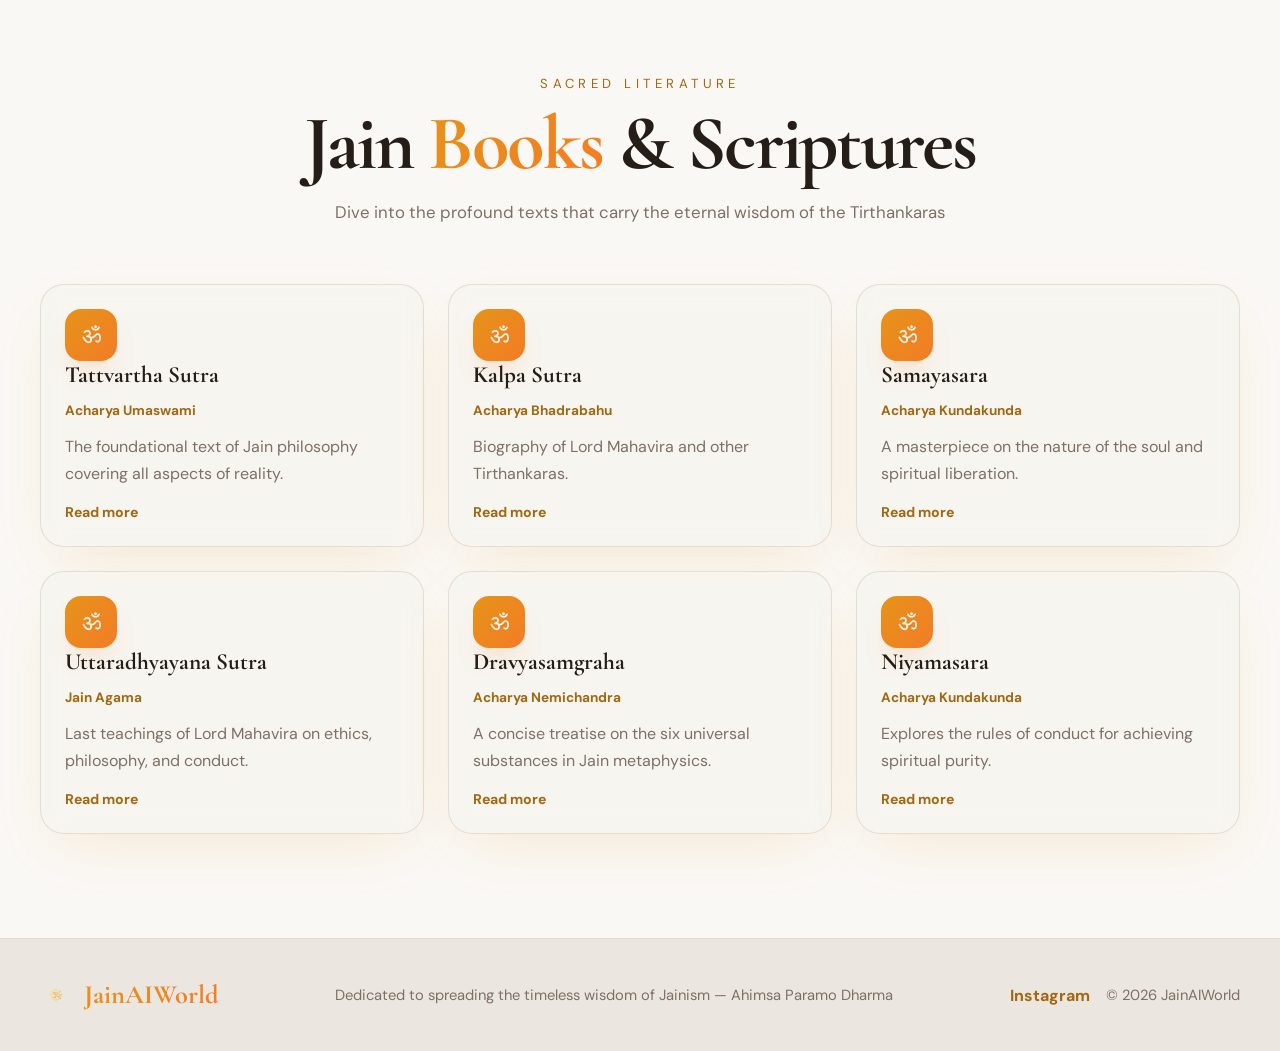
==== commit bfbcf21f: "added" ====
--- a/index.html
+++ b/index.html
@@ -6,7 +6,7 @@
     <title>JainAIWorld — Explore the Path of Non-Violence</title>
     <meta
       name="description"
-      content="Discover ancient Jain wisdom — Ahimsa, Namokar Mantra, holy Tirth places, and sacred scriptures."
+      content="Discover ancient Jain wisdom — Ahimsa, Namokar Mantra, holy Tirth places, sacred scriptures, and a special Mahavir Jayanti celebration."
     />
     <link rel="preconnect" href="https://fonts.googleapis.com" />
     <link rel="preconnect" href="https://fonts.gstatic.com" crossorigin />
@@ -54,6 +54,11 @@
           <img src="assets/hero-mandala.jpg" alt="Sacred mandala art" />
           <div class="hero-overlay"></div>
         </div>
+        <div class="hero-noise"></div>
+        <div class="hero-orb orb-one"></div>
+        <div class="hero-orb orb-two"></div>
+        <div class="hero-orb orb-three"></div>
+        <div class="hero-grid"></div>
 
         <div class="container hero-content">
           <p class="eyebrow reveal">Explore the Path of Non-Violence</p>
@@ -66,9 +71,44 @@
           </p>
 
           <div class="hero-actions reveal">
-            <a class="button primary" href="#namokar">Namokar Mantra</a>
-            <a class="button secondary" href="#tirth">Explore Tirth</a>
-          </div>
+            <a class="button primary magnetic" href="#namokar">Namokar Mantra</a>
+            <a class="button secondary magnetic" href="#tirth">Explore Tirth</a>
+          </div>
+
+          <section
+            class="festival-banner reveal tilt-card"
+            id="jayantiBanner"
+            aria-label="Mahavir Jayanti announcement"
+          >
+            <div class="festival-copy">
+              <span class="festival-tag">Mahavir Jayanti 2026</span>
+              <h2>Celebrating the path of Ahimsa on Tuesday, March 31, 2026</h2>
+              <p>
+                A luminous countdown to the birth anniversary of Bhagwan Mahavir,
+                designed to bring a festive, modern, devotional energy to JainAIWorld.
+              </p>
+            </div>
+
+            <div class="festival-countdown" id="jayantiCountdown" data-target="2026-03-31T00:00:00+05:30">
+              <div class="countdown-pill">
+                <strong id="countDays">00</strong>
+                <span>Days</span>
+              </div>
+              <div class="countdown-pill">
+                <strong id="countHours">00</strong>
+                <span>Hours</span>
+              </div>
+              <div class="countdown-pill">
+                <strong id="countMinutes">00</strong>
+                <span>Minutes</span>
+              </div>
+            </div>
+
+            <div class="festival-visual" aria-hidden="true">
+              <div class="festival-glow"></div>
+              <img src="assets/reel-mahavir.png" alt="" />
+            </div>
+          </section>
         </div>
 
         <a class="scroll-indicator" href="#namokar" aria-label="Scroll to next section">
@@ -81,6 +121,7 @@
           <img src="assets/parallax-temple.jpg" alt="Jain temple interior" />
           <div class="parallax-overlay"></div>
         </div>
+        <div class="mantra-stars"></div>
 
         <div class="container mantra-content">
           <p class="eyebrow reveal">The Most Sacred Prayer</p>
@@ -88,24 +129,40 @@
             Namokar <span class="gold-text">Mantra</span>
           </h2>
 
+          <div class="mantra-audio reveal tilt-card" id="mantraPlayer">
+            <div class="mantra-audio-copy">
+              <span class="mantra-audio-tag">Listen</span>
+              <h3>Namokar Mantra Audio</h3>
+              <p>
+                Tap play to listen instantly. This uses your browser voice for a smooth
+                built-in chant experience.
+              </p>
+            </div>
+            <div class="mantra-audio-actions">
+              <button class="audio-button audio-play" id="playMantra" type="button">Play Mantra</button>
+              <button class="audio-button audio-stop" id="stopMantra" type="button">Stop</button>
+            </div>
+            <p class="audio-status" id="audioStatus">Ready to play</p>
+          </div>
+
           <div class="mantra-lines">
-            <article class="mantra-line reveal">
+            <article class="mantra-line reveal tilt-card">
               <h3>णमो अरिहंताणं</h3>
               <p>I bow to the Arihantas (Conquerors)</p>
             </article>
-            <article class="mantra-line reveal">
+            <article class="mantra-line reveal tilt-card">
               <h3>णमो सिद्धाणं</h3>
               <p>I bow to the Siddhas (Liberated Souls)</p>
             </article>
-            <article class="mantra-line reveal">
+            <article class="mantra-line reveal tilt-card">
               <h3>णमो आयरियाणं</h3>
               <p>I bow to the Acharyas (Preceptors)</p>
             </article>
-            <article class="mantra-line reveal">
+            <article class="mantra-line reveal tilt-card">
               <h3>णमो उवज्झायाणं</h3>
               <p>I bow to the Upadhyayas (Teachers)</p>
             </article>
-            <article class="mantra-line reveal">
+            <article class="mantra-line reveal tilt-card">
               <h3>णमो लोए सव्व साहूणं</h3>
               <p>I bow to all the Sadhus (Saints)</p>
             </article>
@@ -124,81 +181,37 @@
             <p class="eyebrow accent">Watch &amp; Learn</p>
             <h2 class="section-title">Featured <span class="gold-text">Reels</span></h2>
             <p class="section-subtitle">
-              Short spiritual insights from the timeless wisdom of Jainism
+              Direct Instagram reels from JainAIWorld without extra card text.
             </p>
           </div>
 
-          <div class="reels-grid" id="reelsGrid">
-            <a
-              class="reel-card reveal"
-              href="https://www.instagram.com/"
-              target="_blank"
-              rel="noopener noreferrer"
-              data-instagram-url="https://www.instagram.com/reel/DWLx3Qdk-WO/?igsh=MTc0aHd1cXozbDhsag=="
-            >
-              <img src="assets/reel-mahavir.png" alt="Veer Mahavir reel thumbnail" />
-              <div class="card-fade"></div>
-              <div class="play-badge" aria-hidden="true"></div>
-              <div class="reel-copy">
-                <h3>Veer Mahavir</h3>
-                <p>Divine meditation artwork inspired by Veer Mahavir for the featured reel.</p>
-                <span>Sample reel</span>
-              </div>
-            </a>
-
-            <a
-              class="reel-card reveal"
-              href="https://www.instagram.com/"
-              target="_blank"
-              rel="noopener noreferrer"
-              data-instagram-url="https://www.instagram.com/reel/DWLx3Qdk-WO/?igsh=MTc0aHd1cXozbDhsag=="
-            >
-              <img src="assets/tirth-dilwara.jpg" alt="Meditation reel cover" />
-              <div class="card-fade"></div>
-              <div class="play-badge" aria-hidden="true"></div>
-              <div class="reel-copy">
-                <h3>Jain Meditation Techniques</h3>
-                <p>Ancient practices of Preksha Dhyana for inner peace</p>
-                <span>Sample reel</span>
-              </div>
-            </a>
-
-            <a
-              class="reel-card reveal"
-              href="https://www.instagram.com/"
-              target="_blank"
-              rel="noopener noreferrer"
-              data-instagram-url="https://www.instagram.com/reel/DWLx3Qdk-WO/?igsh=MTc0aHd1cXozbDhsag=="
-            >
-              <img src="assets/tirth-palitana.jpg" alt="Festival reel cover" />
-              <div class="card-fade"></div>
-              <div class="play-badge" aria-hidden="true"></div>
-              <div class="reel-copy">
-                <h3>Paryushana Parva</h3>
-                <p>The most important Jain festival of spiritual upliftment</p>
-                <span>Sample reel</span>
-              </div>
-            </a>
-
-            <a
-              class="reel-card reveal"
-              href="https://www.instagram.com/"
-              target="_blank"
-              rel="noopener noreferrer"
-              data-instagram-url="https://www.instagram.com/reel/DWLx3Qdk-WO/?igsh=MTc0aHd1cXozbDhsag=="
-            >
-              <img
-                src="assets/tirth-shravanabelagola.jpg"
-                alt="Five vows reel cover"
-              />
-              <div class="card-fade"></div>
-              <div class="play-badge" aria-hidden="true"></div>
-              <div class="reel-copy">
-                <h3>Five Great Vows</h3>
-                <p>Pancha Mahavrata — the five pillars of Jain conduct</p>
-                <span>Sample reel</span>
-              </div>
-            </a>
+          <div class="reels-grid reel-embed-grid">
+            <article class="reel-embed-card reveal tilt-card">
+              <iframe
+                src="https://www.instagram.com/reel/DWT5q7hE0ya/embed"
+                title="Instagram reel 1"
+                loading="lazy"
+                allowfullscreen
+              ></iframe>
+            </article>
+
+            <article class="reel-embed-card reveal tilt-card">
+              <iframe
+                src="https://www.instagram.com/reel/DWV_3O1E1eJ/embed"
+                title="Instagram reel 2"
+                loading="lazy"
+                allowfullscreen
+              ></iframe>
+            </article>
+
+            <article class="reel-embed-card reveal tilt-card">
+              <iframe
+                src="https://www.instagram.com/reel/DWOZcaSkxZm/embed"
+                title="Instagram reel 3"
+                loading="lazy"
+                allowfullscreen
+              ></iframe>
+            </article>
           </div>
         </div>
       </section>
@@ -214,7 +227,12 @@
           </div>
 
           <div class="places-grid">
-            <article class="place-card reveal">
+            <a
+              class="place-card reveal tilt-card"
+              href="https://en.wikipedia.org/wiki/Ranakpur_Jain_Temple"
+              target="_blank"
+              rel="noopener noreferrer"
+            >
               <div class="place-media">
                 <img src="assets/tirth-ranakpur.jpg" alt="Ranakpur Temple" />
                 <span class="place-location">Rajasthan, India</span>
@@ -227,9 +245,14 @@
                 </p>
                 <span class="link-text">Learn more</span>
               </div>
-            </article>
-
-            <article class="place-card reveal">
+            </a>
+
+            <a
+              class="place-card reveal tilt-card"
+              href="https://en.wikipedia.org/wiki/Palitana_temples"
+              target="_blank"
+              rel="noopener noreferrer"
+            >
               <div class="place-media">
                 <img src="assets/tirth-palitana.jpg" alt="Palitana Temples" />
                 <span class="place-location">Gujarat, India</span>
@@ -242,9 +265,14 @@
                 </p>
                 <span class="link-text">Learn more</span>
               </div>
-            </article>
-
-            <article class="place-card reveal">
+            </a>
+
+            <a
+              class="place-card reveal tilt-card"
+              href="https://en.wikipedia.org/wiki/Dilwara_Temples"
+              target="_blank"
+              rel="noopener noreferrer"
+            >
               <div class="place-media">
                 <img src="assets/tirth-dilwara.jpg" alt="Dilwara Temples" />
                 <span class="place-location">Mount Abu, Rajasthan</span>
@@ -257,14 +285,16 @@
                 </p>
                 <span class="link-text">Learn more</span>
               </div>
-            </article>
-
-            <article class="place-card reveal">
+            </a>
+
+            <a
+              class="place-card reveal tilt-card"
+              href="https://en.wikipedia.org/wiki/Shravanabelagola"
+              target="_blank"
+              rel="noopener noreferrer"
+            >
               <div class="place-media">
-                <img
-                  src="assets/tirth-shravanabelagola.jpg"
-                  alt="Shravanabelagola"
-                />
+                <img src="assets/tirth-shravanabelagola.jpg" alt="Shravanabelagola" />
                 <span class="place-location">Karnataka, India</span>
               </div>
               <div class="place-copy">
@@ -275,7 +305,7 @@
                 </p>
                 <span class="link-text">Learn more</span>
               </div>
-            </article>
+            </a>
           </div>
         </div>
       </section>
@@ -291,27 +321,15 @@
           </div>
 
           <div class="books-grid">
-            <a
-              class="book-card reveal"
-              href="https://en.wikipedia.org/wiki/Tattvartha_Sutra"
-              target="_blank"
-              rel="noopener noreferrer"
-            >
+            <a class="book-card reveal tilt-card" href="https://en.wikipedia.org/wiki/Tattvartha_Sutra" target="_blank" rel="noopener noreferrer">
               <div class="book-icon">ॐ</div>
               <h3>Tattvartha Sutra</h3>
               <p class="book-author">Acharya Umaswami</p>
-              <p>
-                The foundational text of Jain philosophy covering all aspects of reality.
-              </p>
-              <span class="link-text">Read more</span>
-            </a>
-
-            <a
-              class="book-card reveal"
-              href="https://en.wikipedia.org/wiki/Kalpa_S%C5%ABtra"
-              target="_blank"
-              rel="noopener noreferrer"
-            >
+              <p>The foundational text of Jain philosophy covering all aspects of reality.</p>
+              <span class="link-text">Read more</span>
+            </a>
+
+            <a class="book-card reveal tilt-card" href="https://en.wikipedia.org/wiki/Kalpa_S%C5%ABtra" target="_blank" rel="noopener noreferrer">
               <div class="book-icon">ॐ</div>
               <h3>Kalpa Sutra</h3>
               <p class="book-author">Acharya Bhadrabahu</p>
@@ -319,63 +337,35 @@
               <span class="link-text">Read more</span>
             </a>
 
-            <a
-              class="book-card reveal"
-              href="https://en.wikipedia.org/wiki/Samayasara"
-              target="_blank"
-              rel="noopener noreferrer"
-            >
+            <a class="book-card reveal tilt-card" href="https://en.wikipedia.org/wiki/Samayasara" target="_blank" rel="noopener noreferrer">
               <div class="book-icon">ॐ</div>
               <h3>Samayasara</h3>
               <p class="book-author">Acharya Kundakunda</p>
-              <p>
-                A masterpiece on the nature of the soul and spiritual liberation.
-              </p>
-              <span class="link-text">Read more</span>
-            </a>
-
-            <a
-              class="book-card reveal"
-              href="https://en.wikipedia.org/wiki/Uttaradhyayana_Sutra"
-              target="_blank"
-              rel="noopener noreferrer"
-            >
+              <p>A masterpiece on the nature of the soul and spiritual liberation.</p>
+              <span class="link-text">Read more</span>
+            </a>
+
+            <a class="book-card reveal tilt-card" href="https://en.wikipedia.org/wiki/Uttaradhyayana_Sutra" target="_blank" rel="noopener noreferrer">
               <div class="book-icon">ॐ</div>
               <h3>Uttaradhyayana Sutra</h3>
               <p class="book-author">Jain Agama</p>
-              <p>
-                Last teachings of Lord Mahavira on ethics, philosophy, and conduct.
-              </p>
-              <span class="link-text">Read more</span>
-            </a>
-
-            <a
-              class="book-card reveal"
-              href="https://en.wikipedia.org/wiki/Dravyasamgraha"
-              target="_blank"
-              rel="noopener noreferrer"
-            >
+              <p>Last teachings of Lord Mahavira on ethics, philosophy, and conduct.</p>
+              <span class="link-text">Read more</span>
+            </a>
+
+            <a class="book-card reveal tilt-card" href="https://en.wikipedia.org/wiki/Dravyasamgraha" target="_blank" rel="noopener noreferrer">
               <div class="book-icon">ॐ</div>
               <h3>Dravyasamgraha</h3>
               <p class="book-author">Acharya Nemichandra</p>
-              <p>
-                A concise treatise on the six universal substances in Jain metaphysics.
-              </p>
-              <span class="link-text">Read more</span>
-            </a>
-
-            <a
-              class="book-card reveal"
-              href="https://en.wikipedia.org/wiki/Niyamasara"
-              target="_blank"
-              rel="noopener noreferrer"
-            >
+              <p>A concise treatise on the six universal substances in Jain metaphysics.</p>
+              <span class="link-text">Read more</span>
+            </a>
+
+            <a class="book-card reveal tilt-card" href="https://en.wikipedia.org/wiki/Niyamasara" target="_blank" rel="noopener noreferrer">
               <div class="book-icon">ॐ</div>
               <h3>Niyamasara</h3>
               <p class="book-author">Acharya Kundakunda</p>
-              <p>
-                Explores the rules of conduct for achieving spiritual purity.
-              </p>
+              <p>Explores the rules of conduct for achieving spiritual purity.</p>
               <span class="link-text">Read more</span>
             </a>
           </div>
@@ -389,13 +379,16 @@
           <img src="assets/logo.png" alt="JainAIWorld logo" width="32" height="32" />
           <span>JainAIWorld</span>
         </div>
+
         <p>Dedicated to spreading the timeless wisdom of Jainism — Ahimsa Paramo Dharma</p>
-        <p>© <span id="currentYear"></span> JainAIWorld</p>
+
+        <div class="footer-links">
+          <a href="https://www.instagram.com/jainaiworld?igsh=MXZ0dGZlb2p3Ym1ocQ==" target="_blank" rel="noopener noreferrer">Instagram</a>
+          <p>© <span id="currentYear"></span> JainAIWorld</p>
+        </div>
       </div>
     </footer>
 
     <script src="script.js"></script>
   </body>
 </html>
-
-
--- a/styles.css
+++ b/styles.css
@@ -1,7 +1,7 @@
 ﻿:root {
   --background: hsl(40 33% 97%);
   --foreground: hsl(20 20% 12%);
-  --card: hsla(40 30% 95% / 0.72);
+  --card: hsla(40 30% 95% / 0.74);
   --muted: hsl(35 20% 90%);
   --muted-foreground: hsl(20 10% 45%);
   --border: hsl(35 25% 85%);
@@ -33,7 +33,8 @@
   overflow-x: hidden;
 }
 
-img {
+img,
+iframe {
   display: block;
   max-width: 100%;
 }
@@ -61,7 +62,7 @@
 }
 
 .site-header.is-scrolled {
-  background: hsla(40 33% 97% / 0.8);
+  background: hsla(40 33% 97% / 0.82);
   backdrop-filter: blur(18px);
   border-color: hsla(35 25% 85% / 0.85);
   box-shadow: 0 12px 40px -24px hsla(20 20% 12% / 0.28);
@@ -186,12 +187,77 @@
   object-fit: cover;
 }
 
+.hero-media img {
+  animation: slowZoom 18s ease-in-out infinite alternate;
+}
+
 .hero-overlay {
   position: absolute;
   inset: 0;
   background:
-    radial-gradient(circle at 50% 35%, hsla(38 89% 59% / 0.14), transparent 28%),
-    linear-gradient(180deg, hsla(20 20% 12% / 0.32), hsla(20 20% 12% / 0.72));
+    radial-gradient(circle at 50% 30%, hsla(38 89% 59% / 0.14), transparent 28%),
+    linear-gradient(180deg, hsla(20 20% 12% / 0.28), hsla(20 20% 12% / 0.76));
+}
+
+.hero-noise,
+.hero-grid,
+.mantra-stars {
+  pointer-events: none;
+  position: absolute;
+  inset: 0;
+}
+
+.hero-noise {
+  opacity: 0.08;
+  background-image:
+    radial-gradient(circle at 20% 20%, rgba(255,255,255,0.8) 0 1px, transparent 1.5px),
+    radial-gradient(circle at 80% 25%, rgba(255,215,110,0.8) 0 1px, transparent 1.5px),
+    radial-gradient(circle at 35% 70%, rgba(255,255,255,0.65) 0 1px, transparent 1.5px),
+    radial-gradient(circle at 70% 75%, rgba(255,215,110,0.65) 0 1px, transparent 1.5px);
+  background-size: 180px 180px;
+}
+
+.hero-grid {
+  opacity: 0.18;
+  background-image:
+    linear-gradient(hsla(40 70% 75% / 0.08) 1px, transparent 1px),
+    linear-gradient(90deg, hsla(40 70% 75% / 0.08) 1px, transparent 1px);
+  background-size: 90px 90px;
+  mask-image: radial-gradient(circle at center, black 35%, transparent 78%);
+}
+
+.hero-orb {
+  position: absolute;
+  border-radius: 50%;
+  filter: blur(10px);
+  opacity: 0.45;
+}
+
+.orb-one {
+  width: 220px;
+  height: 220px;
+  top: 16%;
+  left: 8%;
+  background: radial-gradient(circle, hsla(36 80% 50% / 0.5), transparent 70%);
+  animation: floatOrb 9s ease-in-out infinite;
+}
+
+.orb-two {
+  width: 280px;
+  height: 280px;
+  right: 10%;
+  top: 24%;
+  background: radial-gradient(circle, hsla(25 90% 55% / 0.42), transparent 70%);
+  animation: floatOrb 12s ease-in-out infinite reverse;
+}
+
+.orb-three {
+  width: 180px;
+  height: 180px;
+  left: 42%;
+  bottom: 12%;
+  background: radial-gradient(circle, hsla(40 70% 75% / 0.35), transparent 72%);
+  animation: floatOrb 10s ease-in-out infinite;
 }
 
 .hero-content {
@@ -226,6 +292,7 @@
 .hero-title {
   color: var(--cream);
   font-size: clamp(3.8rem, 10vw, 7rem);
+  text-shadow: 0 12px 38px hsla(20 20% 12% / 0.3);
 }
 
 .gold-text {
@@ -261,6 +328,23 @@
   border: 1px solid transparent;
   font-weight: 700;
   transition: transform 180ms ease, box-shadow 180ms ease, background-color 180ms ease;
+  position: relative;
+  overflow: hidden;
+}
+
+.button::after {
+  content: "";
+  position: absolute;
+  inset: -40% auto auto -120%;
+  width: 80%;
+  height: 180%;
+  transform: rotate(18deg);
+  background: linear-gradient(90deg, transparent, hsla(40 33% 97% / 0.28), transparent);
+  transition: transform 520ms ease;
+}
+
+.button:hover::after {
+  transform: translateX(250%) rotate(18deg);
 }
 
 .button:hover {
@@ -277,6 +361,144 @@
   border-color: hsla(40 70% 75% / 0.9);
   color: var(--gold-light);
   background: hsla(40 33% 97% / 0.03);
+}
+
+.festival-banner {
+  position: relative;
+  display: grid;
+  grid-template-columns: 1.45fr 0.9fr 0.7fr;
+  align-items: center;
+  gap: 1.2rem;
+  margin: 2.3rem auto 0;
+  padding: 1.3rem 1.5rem;
+  border: 1px solid hsla(40 70% 75% / 0.5);
+  border-radius: 28px;
+  background:
+    linear-gradient(135deg, hsla(350 60% 25% / 0.72), hsla(20 20% 12% / 0.78)),
+    hsla(40 33% 97% / 0.08);
+  backdrop-filter: blur(18px);
+  box-shadow: 0 30px 70px -35px hsla(20 20% 12% / 0.8);
+  overflow: hidden;
+  transform-style: preserve-3d;
+}
+
+.festival-banner::before,
+.festival-banner::after {
+  content: "";
+  position: absolute;
+  border-radius: 50%;
+}
+
+.festival-banner::before {
+  inset: -20% auto auto -10%;
+  width: 260px;
+  height: 260px;
+  background: radial-gradient(circle, hsla(36 80% 50% / 0.18), transparent 68%);
+}
+
+.festival-banner::after {
+  inset: auto -12% -26% auto;
+  width: 320px;
+  height: 320px;
+  background: radial-gradient(circle, hsla(25 90% 55% / 0.16), transparent 72%);
+}
+
+.festival-copy,
+.festival-countdown,
+.festival-visual {
+  position: relative;
+  z-index: 1;
+}
+
+.festival-tag {
+  display: inline-block;
+  padding: 0.45rem 0.8rem;
+  border-radius: 999px;
+  background: hsla(40 70% 75% / 0.14);
+  color: var(--gold-light);
+  font-size: 0.75rem;
+  letter-spacing: 0.16em;
+  text-transform: uppercase;
+}
+
+.festival-copy h2 {
+  margin: 0.8rem 0 0.55rem;
+  color: var(--cream);
+  font-family: "Cormorant Garamond", serif;
+  font-size: clamp(1.8rem, 4vw, 2.8rem);
+  line-height: 1;
+}
+
+.festival-copy p {
+  margin: 0;
+  color: var(--gold-light);
+  line-height: 1.7;
+  font-size: 0.96rem;
+}
+
+.festival-countdown {
+  display: flex;
+  justify-content: center;
+  gap: 0.8rem;
+  flex-wrap: wrap;
+}
+
+.countdown-pill {
+  min-width: 92px;
+  padding: 0.95rem 0.8rem;
+  border-radius: 18px;
+  background: hsla(40 33% 97% / 0.1);
+  border: 1px solid hsla(40 70% 75% / 0.15);
+  animation: pulseCard 3.2s ease-in-out infinite;
+}
+
+.countdown-pill:nth-child(2) {
+  animation-delay: 0.3s;
+}
+
+.countdown-pill:nth-child(3) {
+  animation-delay: 0.6s;
+}
+
+.countdown-pill strong {
+  display: block;
+  color: var(--cream);
+  font-size: 1.7rem;
+  line-height: 1;
+}
+
+.countdown-pill span {
+  display: block;
+  margin-top: 0.35rem;
+  color: var(--gold-light);
+  font-size: 0.78rem;
+  letter-spacing: 0.14em;
+  text-transform: uppercase;
+}
+
+.festival-visual {
+  justify-self: end;
+  position: relative;
+  width: 150px;
+  height: 150px;
+  animation: floatCard 6s ease-in-out infinite;
+}
+
+.festival-glow {
+  position: absolute;
+  inset: 16px;
+  border-radius: 50%;
+  background: radial-gradient(circle, hsla(36 80% 50% / 0.45), transparent 72%);
+  filter: blur(14px);
+}
+
+.festival-visual img {
+  width: 100%;
+  height: 100%;
+  object-fit: cover;
+  border-radius: 24px;
+  border: 1px solid hsla(40 70% 75% / 0.25);
+  box-shadow: 0 18px 40px -24px hsla(36 80% 50% / 0.6);
 }
 
 .scroll-indicator {
@@ -302,19 +524,6 @@
   animation: scrollPulse 2s infinite;
 }
 
-@keyframes scrollPulse {
-  0%,
-  100% {
-    opacity: 0.35;
-    transform: translateY(0);
-  }
-
-  50% {
-    opacity: 1;
-    transform: translateY(8px);
-  }
-}
-
 .mantra-section {
   position: relative;
   overflow: hidden;
@@ -330,8 +539,19 @@
   position: absolute;
   inset: 0;
   background:
-    linear-gradient(180deg, hsla(350 60% 25% / 0.88), hsla(20 20% 12% / 0.88)),
-    radial-gradient(circle at top, hsla(36 80% 50% / 0.1), transparent 30%);
+    linear-gradient(180deg, hsla(350 60% 25% / 0.88), hsla(20 20% 12% / 0.9)),
+    radial-gradient(circle at top, hsla(36 80% 50% / 0.14), transparent 30%);
+}
+
+.mantra-stars {
+  opacity: 0.18;
+  background-image:
+    radial-gradient(circle at 12% 18%, rgba(255,240,194,0.8) 0 1.5px, transparent 2px),
+    radial-gradient(circle at 86% 24%, rgba(255,214,108,0.8) 0 1.5px, transparent 2px),
+    radial-gradient(circle at 26% 74%, rgba(255,240,194,0.7) 0 1.5px, transparent 2px),
+    radial-gradient(circle at 72% 76%, rgba(255,214,108,0.7) 0 1.5px, transparent 2px);
+  background-size: 220px 220px;
+  animation: twinkle 16s linear infinite;
 }
 
 .mantra-content {
@@ -350,15 +570,93 @@
   color: var(--cream);
 }
 
+.mantra-audio {
+  width: min(100%, 820px);
+  margin: 2.5rem auto 0;
+  padding: 1.25rem 1.35rem;
+  display: grid;
+  grid-template-columns: 1.4fr auto;
+  gap: 1rem;
+  align-items: center;
+  background: hsla(40 33% 97% / 0.08);
+  border: 1px solid hsla(40 70% 75% / 0.18);
+  border-radius: 24px;
+  backdrop-filter: blur(14px);
+}
+
+.mantra-audio-tag {
+  display: inline-block;
+  margin-bottom: 0.55rem;
+  color: var(--gold-light);
+  font-size: 0.75rem;
+  letter-spacing: 0.16em;
+  text-transform: uppercase;
+}
+
+.mantra-audio-copy h3 {
+  margin: 0;
+  color: var(--cream);
+  font-family: "Cormorant Garamond", serif;
+  font-size: 2rem;
+}
+
+.mantra-audio-copy p {
+  margin: 0.35rem 0 0;
+  color: var(--gold-light);
+  line-height: 1.7;
+}
+
+.mantra-audio-actions {
+  display: flex;
+  gap: 0.7rem;
+  flex-wrap: wrap;
+  justify-content: flex-end;
+}
+
+.audio-button {
+  min-width: 138px;
+  padding: 0.9rem 1rem;
+  border: 0;
+  border-radius: 999px;
+  font-weight: 700;
+  transition: transform 180ms ease, box-shadow 180ms ease, opacity 180ms ease;
+}
+
+.audio-button:hover {
+  transform: translateY(-2px);
+}
+
+.audio-play {
+  background: linear-gradient(135deg, var(--gold), var(--saffron));
+  color: var(--cream);
+  box-shadow: 0 16px 32px -20px hsla(25 90% 55% / 0.8);
+}
+
+.audio-stop {
+  background: hsla(40 33% 97% / 0.12);
+  color: var(--gold-light);
+  border: 1px solid hsla(40 70% 75% / 0.16);
+}
+
+.audio-status {
+  grid-column: 1 / -1;
+  margin: 0;
+  color: var(--cream-dark);
+  font-size: 0.9rem;
+}
+
 .mantra-lines {
   width: min(100%, 760px);
   margin: 3rem auto 0;
   display: grid;
-  gap: 1.75rem;
+  gap: 1.15rem;
 }
 
 .mantra-line {
-  padding: 1.15rem 1rem;
+  padding: 1.25rem 1.2rem;
+  background: hsla(40 33% 97% / 0.06);
+  border: 1px solid hsla(40 70% 75% / 0.12);
+  border-radius: 22px;
 }
 
 .mantra-line h3 {
@@ -411,13 +709,13 @@
   line-height: 1.8;
 }
 
-.reels-grid {
+.reel-embed-grid {
   display: grid;
-  grid-template-columns: repeat(4, minmax(0, 1fr));
+  grid-template-columns: repeat(3, minmax(0, 1fr));
   gap: 1.5rem;
 }
 
-.reel-card,
+.reel-embed-card,
 .place-card,
 .book-card {
   position: relative;
@@ -428,97 +726,29 @@
   backdrop-filter: blur(12px);
   box-shadow: var(--shadow);
   transition: transform 220ms ease, box-shadow 220ms ease, border-color 220ms ease;
-}
-
-.reel-card:hover,
+  transform-style: preserve-3d;
+  will-change: transform;
+}
+
+.reel-embed-card:hover,
 .place-card:hover,
-.book-card:hover {
-  transform: translateY(-6px);
+.book-card:hover,
+.mantra-audio:hover,
+.mantra-line:hover {
   border-color: hsla(36 80% 50% / 0.35);
   box-shadow: 0 28px 65px -30px hsla(36 80% 50% / 0.35);
 }
 
-.reel-card {
-  aspect-ratio: 9 / 16;
-}
-
-.reel-card img {
+.reel-embed-card {
+  padding: 0.8rem;
+}
+
+.reel-embed-card iframe {
   width: 100%;
-  height: 100%;
-  object-fit: cover;
-  transition: transform 500ms ease;
-}
-
-.reel-card:hover img {
-  transform: scale(1.08);
-}
-
-.card-fade {
-  position: absolute;
-  inset: 0;
-  background: linear-gradient(180deg, hsla(20 20% 12% / 0.06), hsla(20 20% 12% / 0.85));
-}
-
-.play-badge {
-  position: absolute;
-  inset: 50% auto auto 50%;
-  width: 4rem;
-  height: 4rem;
-  border-radius: 999px;
-  transform: translate(-50%, -50%);
-  background: linear-gradient(135deg, var(--gold), var(--saffron));
-  box-shadow: 0 16px 30px -16px hsla(25 90% 55% / 0.9);
-  opacity: 0;
-  transition: opacity 220ms ease, transform 220ms ease;
-}
-
-.play-badge::before {
-  content: "";
-  position: absolute;
-  left: 50%;
-  top: 50%;
-  transform: translate(-35%, -50%);
-  border-top: 11px solid transparent;
-  border-bottom: 11px solid transparent;
-  border-left: 16px solid var(--cream);
-}
-
-.reel-card:hover .play-badge {
-  opacity: 1;
-  transform: translate(-50%, -50%) scale(1.03);
-}
-
-.reel-copy {
-  position: absolute;
-  inset: auto 0 0;
-  padding: 1.2rem;
-  color: var(--cream);
-}
-
-.reel-copy h3,
-.place-copy h3,
-.book-card h3 {
-  margin: 0;
-  font-family: "Cormorant Garamond", serif;
-  font-size: 1.35rem;
-  font-weight: 700;
-}
-
-.reel-copy p {
-  margin: 0.4rem 0 0;
-  color: var(--cream-dark);
-  font-size: 0.85rem;
-  line-height: 1.55;
-}
-
-.reel-copy span {
-  display: inline-block;
-  margin-top: 0.7rem;
-  color: var(--gold);
-  font-size: 0.76rem;
-  font-weight: 700;
-  letter-spacing: 0.08em;
-  text-transform: uppercase;
+  min-height: 560px;
+  border: 0;
+  border-radius: 18px;
+  background: #fff;
 }
 
 .places-grid {
@@ -530,7 +760,7 @@
 .place-media {
   position: relative;
   overflow: hidden;
-  height: 260px;
+  height: 280px;
 }
 
 .place-media img {
@@ -563,6 +793,14 @@
 .place-copy,
 .book-card {
   padding: 1.5rem;
+}
+
+.place-copy h3,
+.book-card h3 {
+  margin: 0;
+  font-family: "Cormorant Garamond", serif;
+  font-size: 1.45rem;
+  font-weight: 700;
 }
 
 .place-copy p,
@@ -623,24 +861,101 @@
   font-size: 0.92rem;
 }
 
+.footer-links {
+  display: flex;
+  align-items: center;
+  gap: 1rem;
+  flex-wrap: wrap;
+}
+
+.footer-links a {
+  color: var(--gold-dark);
+  font-weight: 700;
+}
+
 .reveal {
   opacity: 0;
-  transform: translateY(24px);
-  transition: opacity 700ms ease, transform 700ms ease;
+  transform: translateY(30px) scale(0.98);
+  transition: opacity 800ms cubic-bezier(0.16, 1, 0.3, 1), transform 800ms cubic-bezier(0.16, 1, 0.3, 1);
 }
 
 .reveal.is-visible {
   opacity: 1;
-  transform: translateY(0);
-}
-
-@media (max-width: 960px) {
-  .reels-grid,
+  transform: translateY(0) scale(1);
+}
+
+.tilt-card {
+  transition: transform 260ms ease, box-shadow 260ms ease, border-color 260ms ease;
+}
+
+@keyframes slowZoom {
+  from { transform: scale(1.02); }
+  to { transform: scale(1.1); }
+}
+
+@keyframes floatOrb {
+  0%, 100% { transform: translate3d(0, 0, 0); }
+  50% { transform: translate3d(0, -18px, 0); }
+}
+
+@keyframes pulseCard {
+  0%, 100% { transform: translateY(0); box-shadow: inset 0 0 0 0 hsla(40 70% 75% / 0); }
+  50% { transform: translateY(-3px); box-shadow: inset 0 0 0 1px hsla(40 70% 75% / 0.18); }
+}
+
+@keyframes floatCard {
+  0%, 100% { transform: translateY(0); }
+  50% { transform: translateY(-8px); }
+}
+
+@keyframes twinkle {
+  0% { transform: translate3d(0, 0, 0); }
+  50% { transform: translate3d(0, -8px, 0); }
+  100% { transform: translate3d(0, 0, 0); }
+}
+
+@keyframes scrollPulse {
+  0%,
+  100% {
+    opacity: 0.35;
+    transform: translateY(0);
+  }
+
+  50% {
+    opacity: 1;
+    transform: translateY(8px);
+  }
+}
+
+@media (max-width: 1100px) {
+  .festival-banner,
+  .mantra-audio {
+    grid-template-columns: 1fr;
+    text-align: left;
+  }
+
+  .festival-countdown,
+  .mantra-audio-actions {
+    justify-content: flex-start;
+  }
+
+  .festival-visual {
+    justify-self: start;
+  }
+
+  .reel-embed-grid {
+    grid-template-columns: repeat(2, minmax(0, 1fr));
+  }
+
   .books-grid {
     grid-template-columns: repeat(2, minmax(0, 1fr));
   }
-
-  .places-grid {
+}
+
+@media (max-width: 860px) {
+  .places-grid,
+  .reel-embed-grid,
+  .books-grid {
     grid-template-columns: 1fr;
   }
 }
@@ -698,19 +1013,41 @@
     width: min(100%, 280px);
   }
 
+  .festival-banner,
+  .mantra-audio {
+    padding: 1rem;
+    border-radius: 24px;
+  }
+
+  .festival-copy h2 {
+    font-size: 1.9rem;
+  }
+
+  .countdown-pill {
+    min-width: 84px;
+  }
+
+  .festival-visual {
+    width: 120px;
+    height: 120px;
+  }
+
+  .audio-button {
+    width: min(100%, 220px);
+  }
+
   .content-section,
   .mantra-content {
     padding: 5rem 0;
   }
 
-  .reels-grid,
-  .books-grid {
-    grid-template-columns: 1fr;
-  }
-
   .footer-shell {
     flex-direction: column;
     text-align: center;
+  }
+
+  .footer-links {
+    justify-content: center;
   }
 }
 
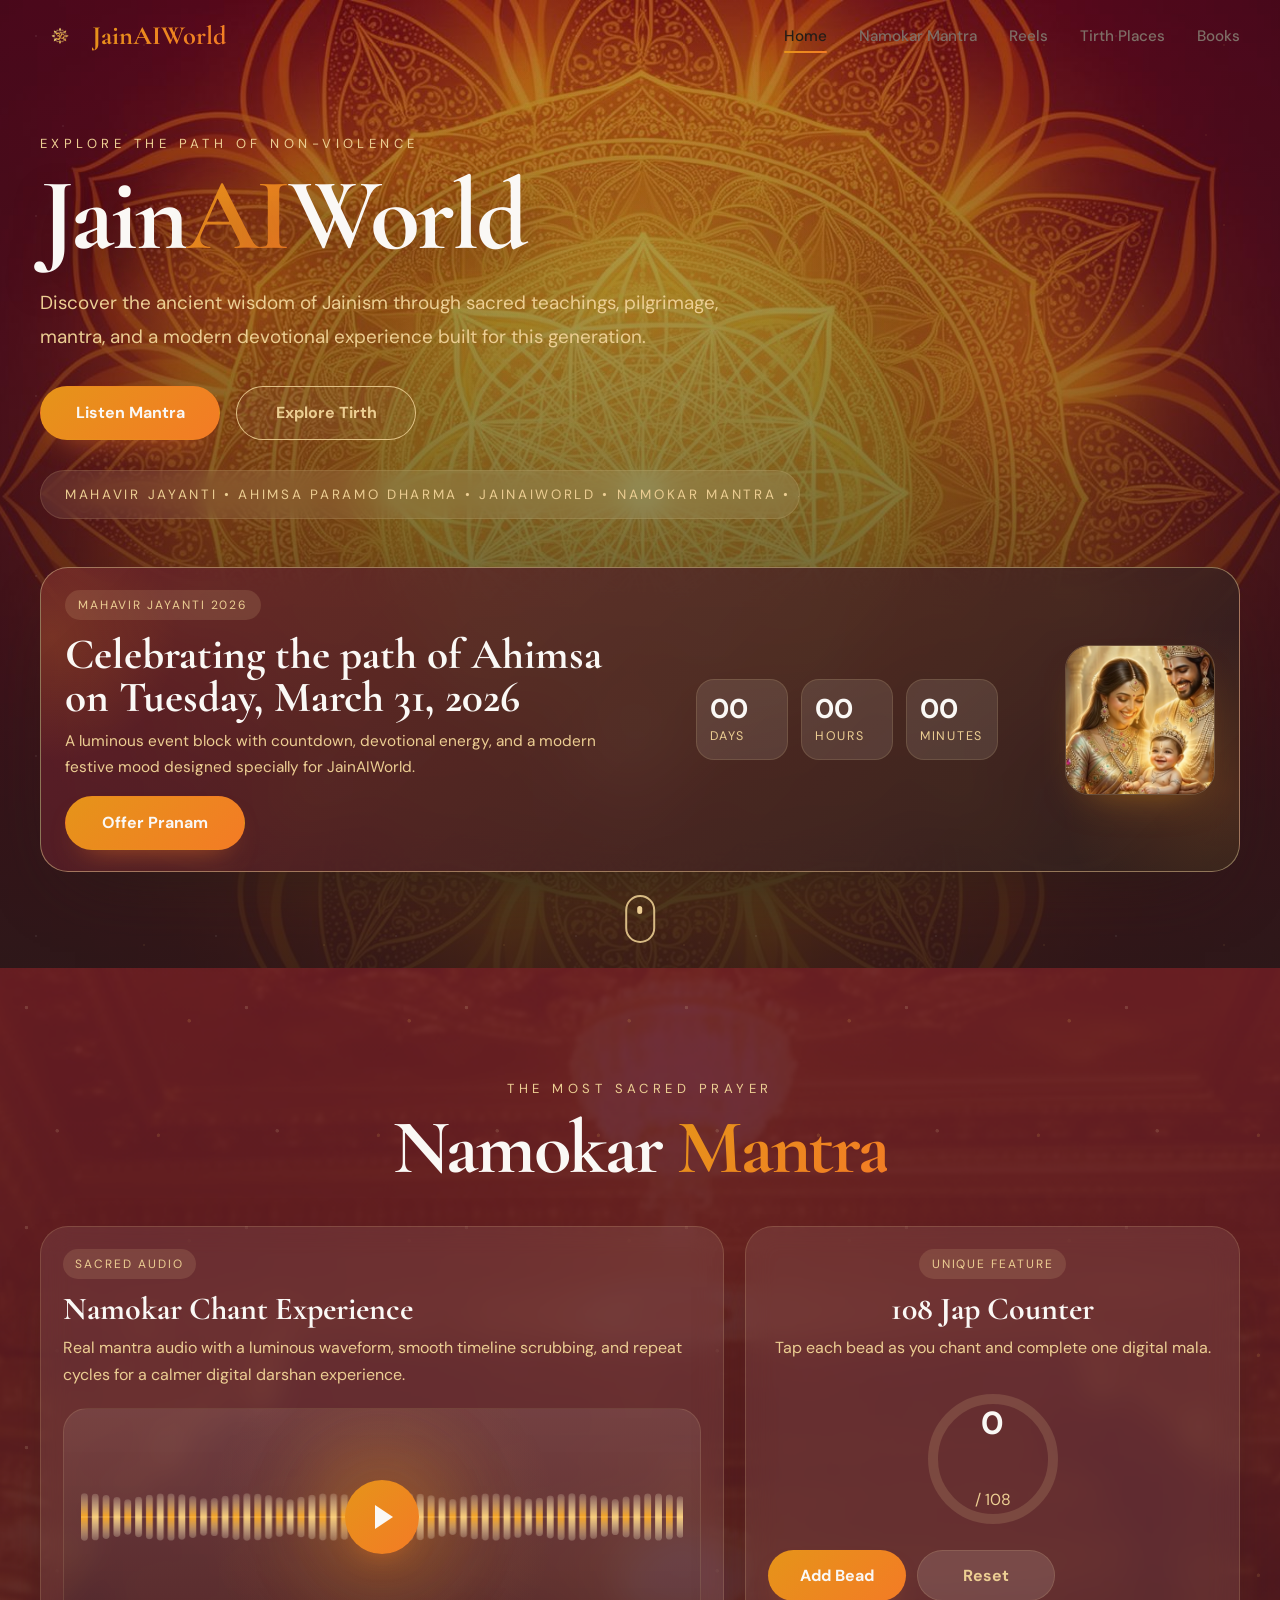
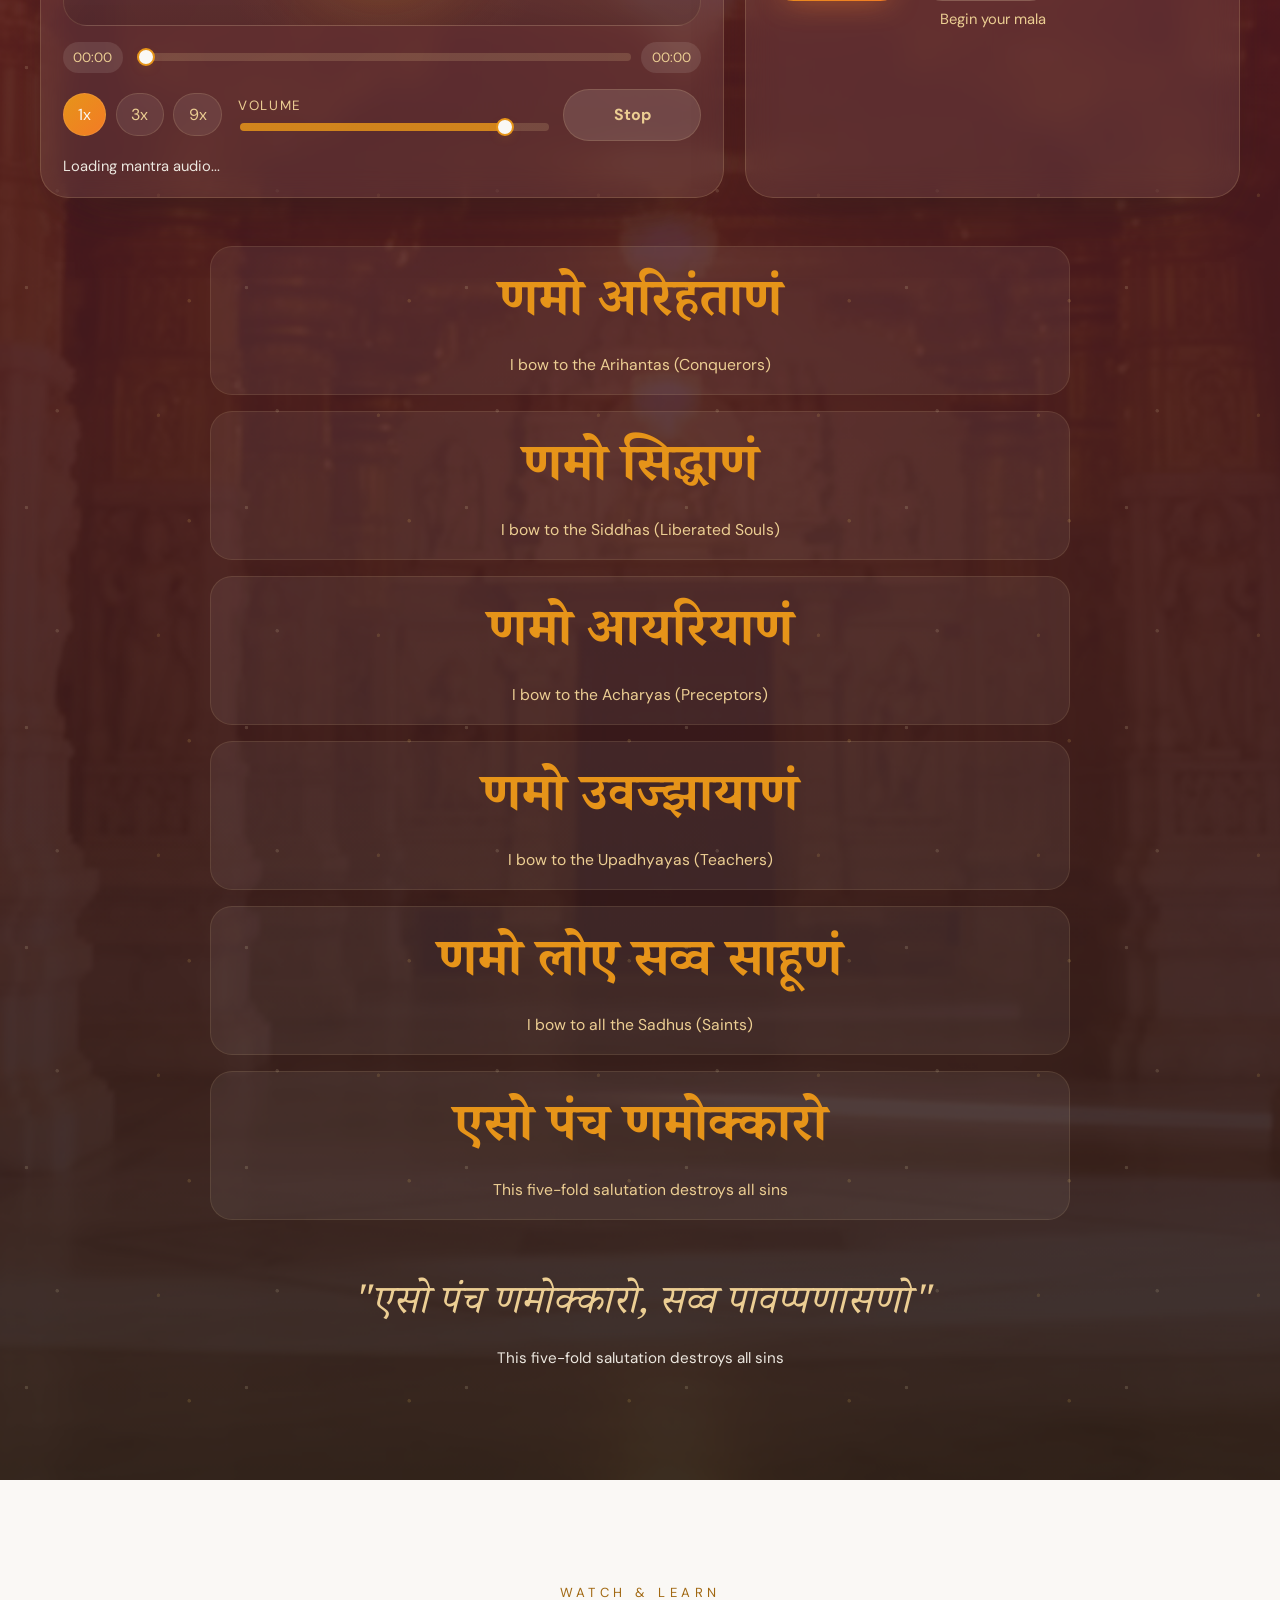
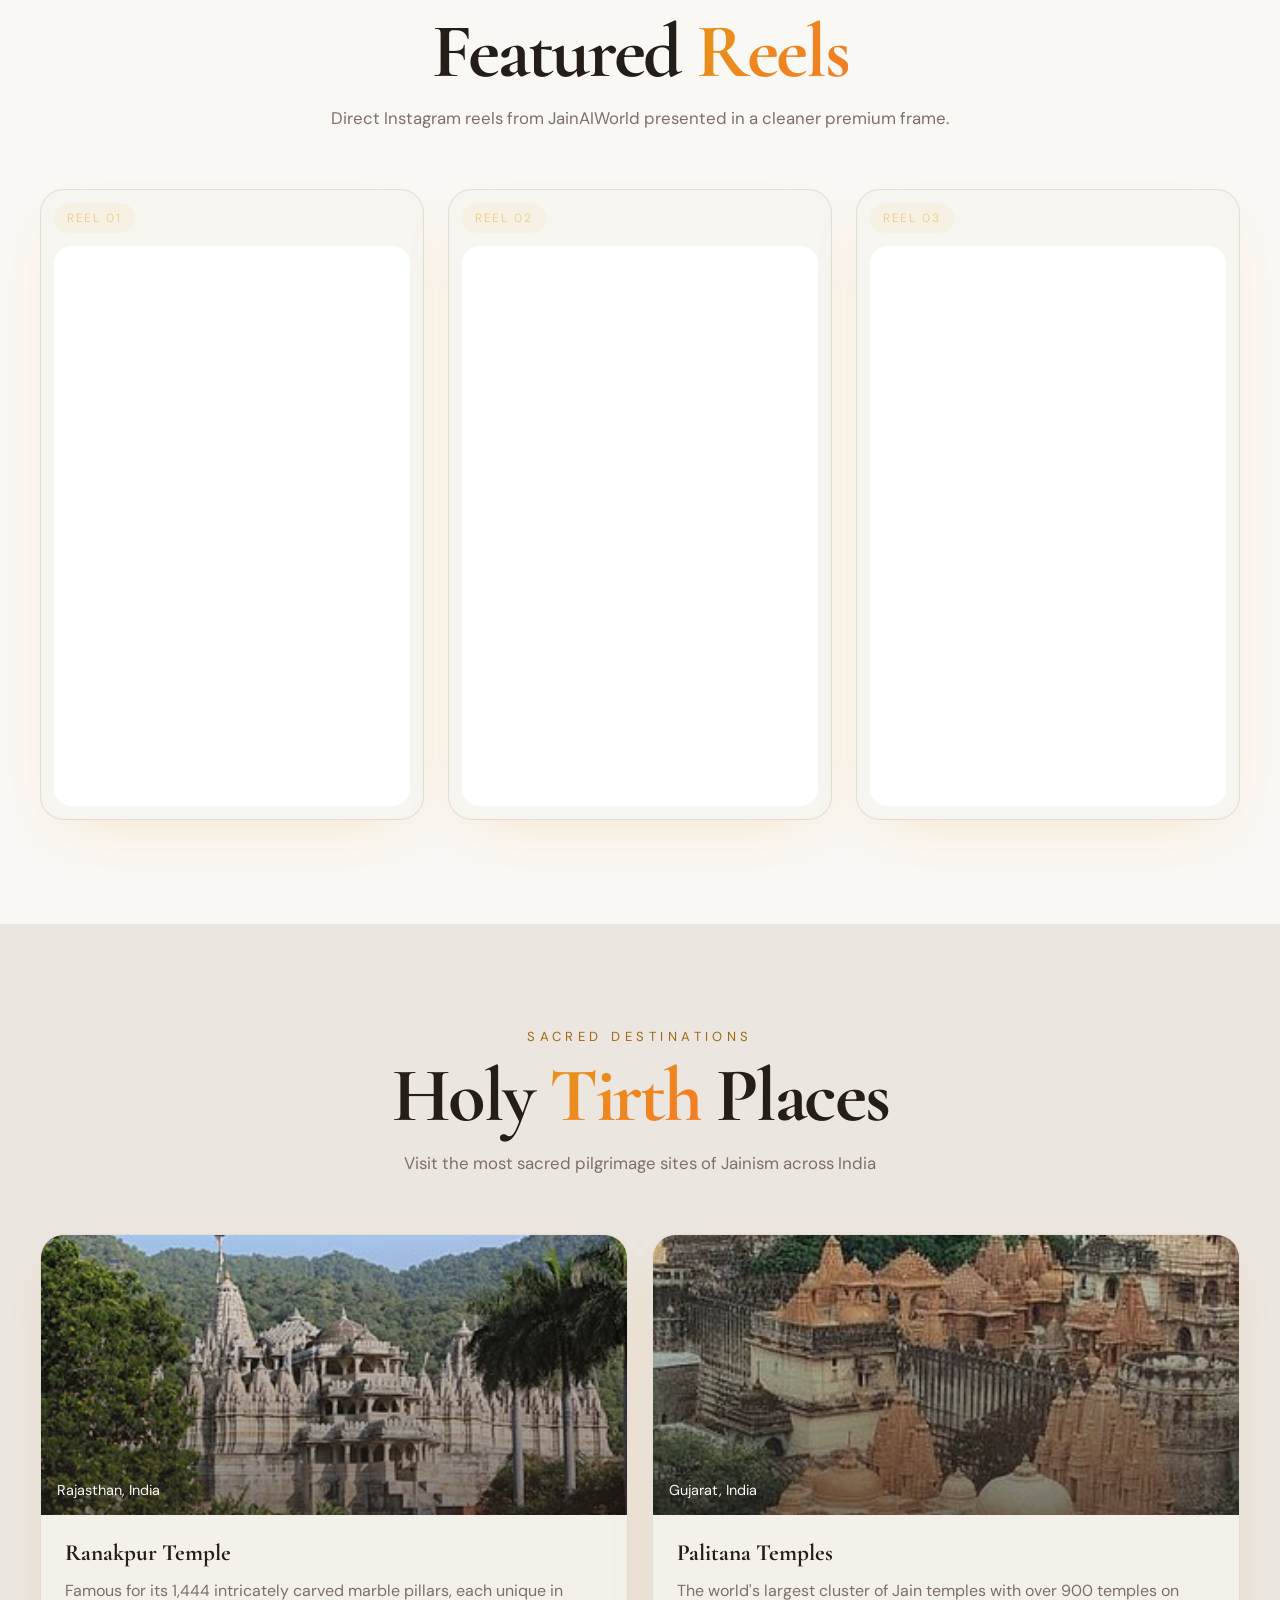
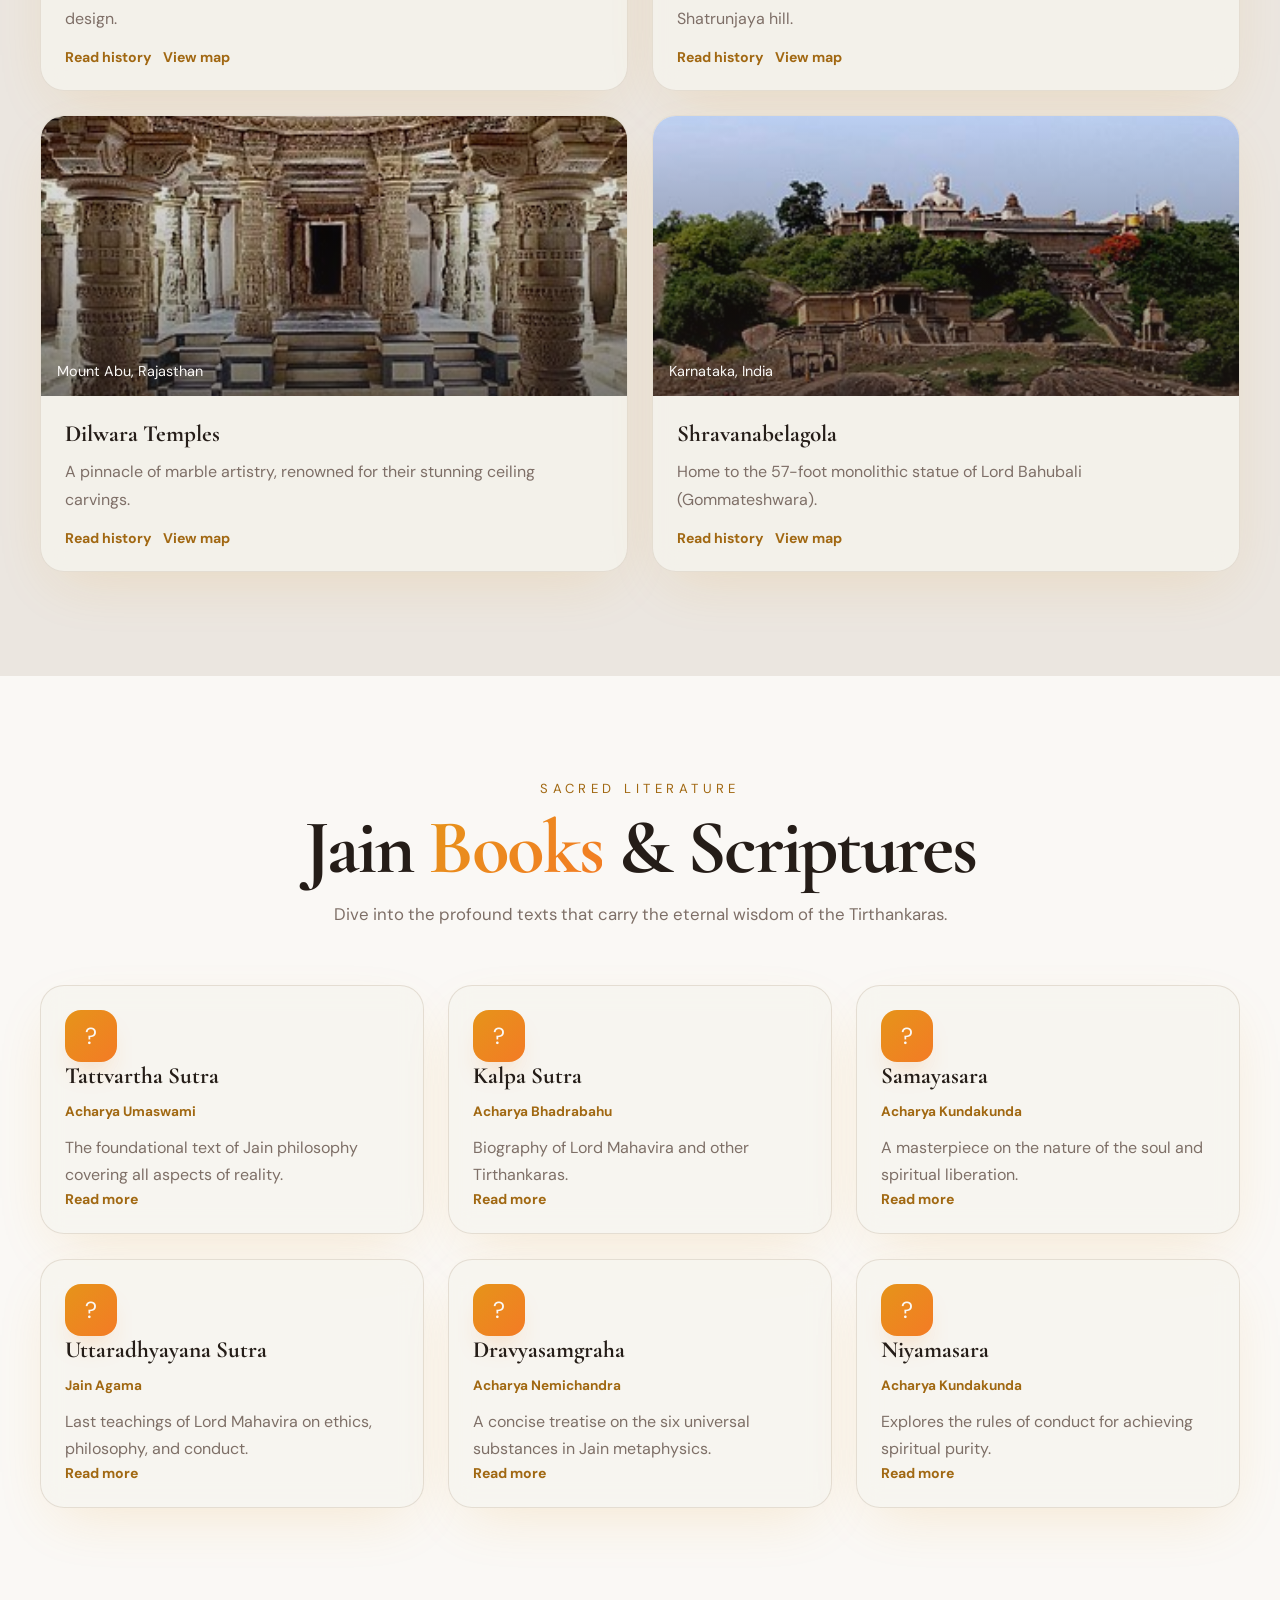
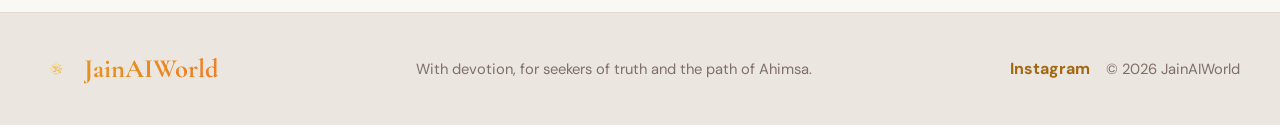
==== commit 43c19beb: "added" ====
--- a/index.html
+++ b/index.html
@@ -11,7 +11,7 @@
     <link rel="preconnect" href="https://fonts.googleapis.com" />
     <link rel="preconnect" href="https://fonts.gstatic.com" crossorigin />
     <link
-      href="https://fonts.googleapis.com/css2?family=Cormorant+Garamond:wght@400;600;700&family=DM+Sans:wght@400;500;700&display=swap"
+      href="https://fonts.googleapis.com/css2?family=Cormorant+Garamond:wght@400;600;700&family=DM+Sans:wght@400;500;700&family=Noto+Serif+Devanagari:wght@400;600;700&display=swap"
       rel="stylesheet"
     />
     <link rel="icon" type="image/png" href="assets/logo.png" />
@@ -55,24 +55,36 @@
           <div class="hero-overlay"></div>
         </div>
         <div class="hero-noise"></div>
+        <div class="hero-grid"></div>
         <div class="hero-orb orb-one"></div>
         <div class="hero-orb orb-two"></div>
         <div class="hero-orb orb-three"></div>
-        <div class="hero-grid"></div>
 
         <div class="container hero-content">
-          <p class="eyebrow reveal">Explore the Path of Non-Violence</p>
-          <h1 class="hero-title reveal">
-            Jain<span class="gold-text">AI</span>World
-          </h1>
-          <p class="hero-copy reveal">
-            Discover the ancient wisdom of Jainism — Ahimsa, Truth, and Spiritual
-            Liberation through sacred teachings, holy places, and timeless scriptures.
-          </p>
-
-          <div class="hero-actions reveal">
-            <a class="button primary magnetic" href="#namokar">Namokar Mantra</a>
-            <a class="button secondary magnetic" href="#tirth">Explore Tirth</a>
+          <div class="hero-layout">
+            <div class="hero-copy-col">
+              <p class="eyebrow reveal">Explore the Path of Non-Violence</p>
+              <h1 class="hero-title reveal">
+                Jain<span class="gold-text">AI</span>World
+              </h1>
+              <p class="hero-copy reveal">
+                Discover the ancient wisdom of Jainism through sacred teachings,
+                pilgrimage, mantra, and a modern devotional experience built for this
+                generation.
+              </p>
+
+              <div class="hero-actions reveal">
+                <a class="button primary magnetic" href="#namokar">Listen Mantra</a>
+                <a class="button secondary magnetic" href="#tirth">Explore Tirth</a>
+              </div>
+
+              <div class="blessing-strip reveal" aria-hidden="true">
+                <div class="blessing-track">
+                  <span>Mahavir Jayanti • Ahimsa Paramo Dharma • JainAIWorld • Namokar Mantra • Sacred Wisdom •</span>
+                  <span>Mahavir Jayanti • Ahimsa Paramo Dharma • JainAIWorld • Namokar Mantra • Sacred Wisdom •</span>
+                </div>
+              </div>
+            </div>
           </div>
 
           <section
@@ -84,9 +96,10 @@
               <span class="festival-tag">Mahavir Jayanti 2026</span>
               <h2>Celebrating the path of Ahimsa on Tuesday, March 31, 2026</h2>
               <p>
-                A luminous countdown to the birth anniversary of Bhagwan Mahavir,
-                designed to bring a festive, modern, devotional energy to JainAIWorld.
+                A luminous event block with countdown, devotional energy, and a modern
+                festive mood designed specially for JainAIWorld.
               </p>
+              <a class="festival-link magnetic" href="#namokar">Offer Pranam</a>
             </div>
 
             <div class="festival-countdown" id="jayantiCountdown" data-target="2026-03-31T00:00:00+05:30">
@@ -129,47 +142,117 @@
             Namokar <span class="gold-text">Mantra</span>
           </h2>
 
-          <div class="mantra-audio reveal tilt-card" id="mantraPlayer">
-            <div class="mantra-audio-copy">
-              <span class="mantra-audio-tag">Listen</span>
-              <h3>Namokar Mantra Audio</h3>
-              <p>
-                Tap play to listen instantly. This uses your browser voice for a smooth
-                built-in chant experience.
-              </p>
-            </div>
-            <div class="mantra-audio-actions">
-              <button class="audio-button audio-play" id="playMantra" type="button">Play Mantra</button>
-              <button class="audio-button audio-stop" id="stopMantra" type="button">Stop</button>
-            </div>
-            <p class="audio-status" id="audioStatus">Ready to play</p>
-          </div>
-
-          <div class="mantra-lines">
-            <article class="mantra-line reveal tilt-card">
-              <h3>णमो अरिहंताणं</h3>
+          <div class="mantra-experience">
+            <div class="mantra-audio reveal tilt-card" id="mantraPlayer">
+              <div class="mantra-audio-copy">
+                <span class="mantra-audio-tag">Sacred Audio</span>
+                <h3>Namokar Chant Experience</h3>
+                <p>
+                  Real mantra audio with a luminous waveform, smooth timeline scrubbing,
+                  and repeat cycles for a calmer digital darshan experience.
+                </p>
+              </div>
+
+              <audio id="mantraAudioElement" preload="metadata">
+                <source src="assets/namokar-mantra.mp3" type="audio/mpeg" />
+                Your browser does not support the audio element.
+              </audio>
+
+              <div class="waveform-panel">
+                <div class="waveform-aura"></div>
+                <canvas class="waveform-canvas" id="waveformCanvas" width="720" height="180" aria-hidden="true"></canvas>
+                <button class="waveform-play magnetic" id="playMantra" type="button" aria-label="Play or pause Namokar Mantra">
+                  <span class="waveform-play-icon" id="playIcon"></span>
+                </button>
+              </div>
+
+              <div class="player-timeline">
+                <span class="time-pill" id="currentTime">00:00</span>
+                <input
+                  class="timeline-slider"
+                  id="timelineSlider"
+                  type="range"
+                  min="0"
+                  max="100"
+                  value="0"
+                  step="0.1"
+                  aria-label="Mantra timeline"
+                />
+                <span class="time-pill" id="durationTime">00:00</span>
+              </div>
+
+              <div class="player-controls">
+                <div class="mantra-repeat" id="repeatChooser">
+                  <button class="repeat-chip is-active" type="button" data-repeat="1">1x</button>
+                  <button class="repeat-chip" type="button" data-repeat="3">3x</button>
+                  <button class="repeat-chip" type="button" data-repeat="9">9x</button>
+                </div>
+
+                <label class="volume-control" for="volumeSlider">
+                  <span>Volume</span>
+                  <input id="volumeSlider" type="range" min="0" max="1" step="0.01" value="0.88" />
+                </label>
+
+                <button class="audio-button audio-stop magnetic" id="stopMantra" type="button">Stop</button>
+              </div>
+
+              <p class="audio-status" id="audioStatus">Loading mantra audio...</p>
+            </div>
+
+            <div class="jap-card reveal tilt-card" id="japCounter">
+              <span class="jap-tag">Unique Feature</span>
+              <h3>108 Jap Counter</h3>
+              <p>Tap each bead as you chant and complete one digital mala.</p>
+
+              <div class="jap-progress-wrap">
+                <svg class="jap-ring" viewBox="0 0 120 120" aria-hidden="true">
+                  <circle class="jap-ring-track" cx="60" cy="60" r="48"></circle>
+                  <circle class="jap-ring-fill" id="japRingFill" cx="60" cy="60" r="48"></circle>
+                </svg>
+                <div class="jap-progress-copy">
+                  <strong id="japCount">0</strong>
+                  <span>/ 108</span>
+                </div>
+              </div>
+
+              <div class="jap-actions">
+                <button class="audio-button audio-play magnetic" id="addJap" type="button">Add Bead</button>
+                <button class="audio-button audio-stop magnetic" id="resetJap" type="button">Reset</button>
+              </div>
+
+              <p class="audio-status" id="japStatus">Begin your mala</p>
+            </div>
+          </div>
+
+          <div class="mantra-lines" id="mantraLines">
+            <article class="mantra-line reveal tilt-card" data-mantra-index="0">
+              <h3>&#2339;&#2350;&#2379;&#32;&#2309;&#2352;&#2367;&#2361;&#2306;&#2340;&#2366;&#2339;&#2306;</h3>
               <p>I bow to the Arihantas (Conquerors)</p>
             </article>
-            <article class="mantra-line reveal tilt-card">
-              <h3>णमो सिद्धाणं</h3>
+            <article class="mantra-line reveal tilt-card" data-mantra-index="1">
+              <h3>&#2339;&#2350;&#2379;&#32;&#2360;&#2367;&#2342;&#2381;&#2343;&#2366;&#2339;&#2306;</h3>
               <p>I bow to the Siddhas (Liberated Souls)</p>
             </article>
-            <article class="mantra-line reveal tilt-card">
-              <h3>णमो आयरियाणं</h3>
+            <article class="mantra-line reveal tilt-card" data-mantra-index="2">
+              <h3>&#2339;&#2350;&#2379;&#32;&#2310;&#2351;&#2352;&#2367;&#2351;&#2366;&#2339;&#2306;</h3>
               <p>I bow to the Acharyas (Preceptors)</p>
             </article>
-            <article class="mantra-line reveal tilt-card">
-              <h3>णमो उवज्झायाणं</h3>
+            <article class="mantra-line reveal tilt-card" data-mantra-index="3">
+              <h3>&#2339;&#2350;&#2379;&#32;&#2313;&#2357;&#2332;&#2381;&#2333;&#2366;&#2351;&#2366;&#2339;&#2306;</h3>
               <p>I bow to the Upadhyayas (Teachers)</p>
             </article>
-            <article class="mantra-line reveal tilt-card">
-              <h3>णमो लोए सव्व साहूणं</h3>
+            <article class="mantra-line reveal tilt-card" data-mantra-index="4">
+              <h3>&#2339;&#2350;&#2379;&#32;&#2354;&#2379;&#2319;&#32;&#2360;&#2357;&#2381;&#2357;&#32;&#2360;&#2366;&#2361;&#2370;&#2339;&#2306;</h3>
               <p>I bow to all the Sadhus (Saints)</p>
             </article>
+            <article class="mantra-line reveal tilt-card" data-mantra-index="5">
+              <h3>&#2319;&#2360;&#2379;&#32;&#2346;&#2306;&#2330;&#32;&#2339;&#2350;&#2379;&#2325;&#2381;&#2325;&#2366;&#2352;&#2379;</h3>
+              <p>This five-fold salutation destroys all sins</p>
+            </article>
           </div>
 
           <blockquote class="mantra-quote reveal">
-            "एसो पंच णमोक्कारो, सव्व पावप्पणासणो"
+            "&#2319;&#2360;&#2379;&#32;&#2346;&#2306;&#2330;&#32;&#2339;&#2350;&#2379;&#2325;&#2381;&#2325;&#2366;&#2352;&#2379;&#44;&#32;&#2360;&#2357;&#2381;&#2357;&#32;&#2346;&#2366;&#2357;&#2346;&#2381;&#2346;&#2339;&#2366;&#2360;&#2339;&#2379;"
           </blockquote>
           <p class="mantra-meaning reveal">This five-fold salutation destroys all sins</p>
         </div>
@@ -181,12 +264,13 @@
             <p class="eyebrow accent">Watch &amp; Learn</p>
             <h2 class="section-title">Featured <span class="gold-text">Reels</span></h2>
             <p class="section-subtitle">
-              Direct Instagram reels from JainAIWorld without extra card text.
+              Direct Instagram reels from JainAIWorld presented in a cleaner premium frame.
             </p>
           </div>
 
           <div class="reels-grid reel-embed-grid">
             <article class="reel-embed-card reveal tilt-card">
+              <span class="reel-label">Reel 01</span>
               <iframe
                 src="https://www.instagram.com/reel/DWT5q7hE0ya/embed"
                 title="Instagram reel 1"
@@ -196,6 +280,7 @@
             </article>
 
             <article class="reel-embed-card reveal tilt-card">
+              <span class="reel-label">Reel 02</span>
               <iframe
                 src="https://www.instagram.com/reel/DWV_3O1E1eJ/embed"
                 title="Instagram reel 2"
@@ -205,6 +290,7 @@
             </article>
 
             <article class="reel-embed-card reveal tilt-card">
+              <span class="reel-label">Reel 03</span>
               <iframe
                 src="https://www.instagram.com/reel/DWOZcaSkxZm/embed"
                 title="Instagram reel 3"
@@ -227,85 +313,65 @@
           </div>
 
           <div class="places-grid">
-            <a
-              class="place-card reveal tilt-card"
-              href="https://en.wikipedia.org/wiki/Ranakpur_Jain_Temple"
-              target="_blank"
-              rel="noopener noreferrer"
-            >
+            <article class="place-card reveal tilt-card">
               <div class="place-media">
                 <img src="assets/tirth-ranakpur.jpg" alt="Ranakpur Temple" />
                 <span class="place-location">Rajasthan, India</span>
               </div>
               <div class="place-copy">
                 <h3>Ranakpur Temple</h3>
-                <p>
-                  Famous for its 1,444 intricately carved marble pillars, each unique in
-                  design.
-                </p>
-                <span class="link-text">Learn more</span>
-              </div>
-            </a>
-
-            <a
-              class="place-card reveal tilt-card"
-              href="https://en.wikipedia.org/wiki/Palitana_temples"
-              target="_blank"
-              rel="noopener noreferrer"
-            >
+                <p>Famous for its 1,444 intricately carved marble pillars, each unique in design.</p>
+                <div class="place-actions">
+                  <a href="https://en.wikipedia.org/wiki/Ranakpur_Jain_Temple" target="_blank" rel="noopener noreferrer">Read history</a>
+                  <a href="https://www.google.com/maps/search/Ranakpur+Jain+Temple" target="_blank" rel="noopener noreferrer">View map</a>
+                </div>
+              </div>
+            </article>
+
+            <article class="place-card reveal tilt-card">
               <div class="place-media">
                 <img src="assets/tirth-palitana.jpg" alt="Palitana Temples" />
                 <span class="place-location">Gujarat, India</span>
               </div>
               <div class="place-copy">
                 <h3>Palitana Temples</h3>
-                <p>
-                  The world's largest cluster of Jain temples with over 900 temples on
-                  Shatrunjaya hill.
-                </p>
-                <span class="link-text">Learn more</span>
-              </div>
-            </a>
-
-            <a
-              class="place-card reveal tilt-card"
-              href="https://en.wikipedia.org/wiki/Dilwara_Temples"
-              target="_blank"
-              rel="noopener noreferrer"
-            >
+                <p>The world's largest cluster of Jain temples with over 900 temples on Shatrunjaya hill.</p>
+                <div class="place-actions">
+                  <a href="https://en.wikipedia.org/wiki/Palitana_temples" target="_blank" rel="noopener noreferrer">Read history</a>
+                  <a href="https://www.google.com/maps/search/Palitana+Temples" target="_blank" rel="noopener noreferrer">View map</a>
+                </div>
+              </div>
+            </article>
+
+            <article class="place-card reveal tilt-card">
               <div class="place-media">
                 <img src="assets/tirth-dilwara.jpg" alt="Dilwara Temples" />
                 <span class="place-location">Mount Abu, Rajasthan</span>
               </div>
               <div class="place-copy">
                 <h3>Dilwara Temples</h3>
-                <p>
-                  A pinnacle of marble artistry, renowned for their stunning ceiling
-                  carvings.
-                </p>
-                <span class="link-text">Learn more</span>
-              </div>
-            </a>
-
-            <a
-              class="place-card reveal tilt-card"
-              href="https://en.wikipedia.org/wiki/Shravanabelagola"
-              target="_blank"
-              rel="noopener noreferrer"
-            >
+                <p>A pinnacle of marble artistry, renowned for their stunning ceiling carvings.</p>
+                <div class="place-actions">
+                  <a href="https://en.wikipedia.org/wiki/Dilwara_Temples" target="_blank" rel="noopener noreferrer">Read history</a>
+                  <a href="https://www.google.com/maps/search/Dilwara+Temples" target="_blank" rel="noopener noreferrer">View map</a>
+                </div>
+              </div>
+            </article>
+
+            <article class="place-card reveal tilt-card">
               <div class="place-media">
                 <img src="assets/tirth-shravanabelagola.jpg" alt="Shravanabelagola" />
                 <span class="place-location">Karnataka, India</span>
               </div>
               <div class="place-copy">
                 <h3>Shravanabelagola</h3>
-                <p>
-                  Home to the 57-foot monolithic statue of Lord Bahubali
-                  (Gommateshwara).
-                </p>
-                <span class="link-text">Learn more</span>
-              </div>
-            </a>
+                <p>Home to the 57-foot monolithic statue of Lord Bahubali (Gommateshwara).</p>
+                <div class="place-actions">
+                  <a href="https://en.wikipedia.org/wiki/Shravanabelagola" target="_blank" rel="noopener noreferrer">Read history</a>
+                  <a href="https://www.google.com/maps/search/Shravanabelagola" target="_blank" rel="noopener noreferrer">View map</a>
+                </div>
+              </div>
+            </article>
           </div>
         </div>
       </section>
@@ -316,13 +382,13 @@
             <p class="eyebrow accent">Sacred Literature</p>
             <h2 class="section-title">Jain <span class="gold-text">Books</span> &amp; Scriptures</h2>
             <p class="section-subtitle">
-              Dive into the profound texts that carry the eternal wisdom of the Tirthankaras
+              Dive into the profound texts that carry the eternal wisdom of the Tirthankaras.
             </p>
           </div>
 
           <div class="books-grid">
             <a class="book-card reveal tilt-card" href="https://en.wikipedia.org/wiki/Tattvartha_Sutra" target="_blank" rel="noopener noreferrer">
-              <div class="book-icon">ॐ</div>
+              <div class="book-icon">?</div>
               <h3>Tattvartha Sutra</h3>
               <p class="book-author">Acharya Umaswami</p>
               <p>The foundational text of Jain philosophy covering all aspects of reality.</p>
@@ -330,7 +396,7 @@
             </a>
 
             <a class="book-card reveal tilt-card" href="https://en.wikipedia.org/wiki/Kalpa_S%C5%ABtra" target="_blank" rel="noopener noreferrer">
-              <div class="book-icon">ॐ</div>
+              <div class="book-icon">?</div>
               <h3>Kalpa Sutra</h3>
               <p class="book-author">Acharya Bhadrabahu</p>
               <p>Biography of Lord Mahavira and other Tirthankaras.</p>
@@ -338,7 +404,7 @@
             </a>
 
             <a class="book-card reveal tilt-card" href="https://en.wikipedia.org/wiki/Samayasara" target="_blank" rel="noopener noreferrer">
-              <div class="book-icon">ॐ</div>
+              <div class="book-icon">?</div>
               <h3>Samayasara</h3>
               <p class="book-author">Acharya Kundakunda</p>
               <p>A masterpiece on the nature of the soul and spiritual liberation.</p>
@@ -346,7 +412,7 @@
             </a>
 
             <a class="book-card reveal tilt-card" href="https://en.wikipedia.org/wiki/Uttaradhyayana_Sutra" target="_blank" rel="noopener noreferrer">
-              <div class="book-icon">ॐ</div>
+              <div class="book-icon">?</div>
               <h3>Uttaradhyayana Sutra</h3>
               <p class="book-author">Jain Agama</p>
               <p>Last teachings of Lord Mahavira on ethics, philosophy, and conduct.</p>
@@ -354,7 +420,7 @@
             </a>
 
             <a class="book-card reveal tilt-card" href="https://en.wikipedia.org/wiki/Dravyasamgraha" target="_blank" rel="noopener noreferrer">
-              <div class="book-icon">ॐ</div>
+              <div class="book-icon">?</div>
               <h3>Dravyasamgraha</h3>
               <p class="book-author">Acharya Nemichandra</p>
               <p>A concise treatise on the six universal substances in Jain metaphysics.</p>
@@ -362,7 +428,7 @@
             </a>
 
             <a class="book-card reveal tilt-card" href="https://en.wikipedia.org/wiki/Niyamasara" target="_blank" rel="noopener noreferrer">
-              <div class="book-icon">ॐ</div>
+              <div class="book-icon">?</div>
               <h3>Niyamasara</h3>
               <p class="book-author">Acharya Kundakunda</p>
               <p>Explores the rules of conduct for achieving spiritual purity.</p>
@@ -380,7 +446,7 @@
           <span>JainAIWorld</span>
         </div>
 
-        <p>Dedicated to spreading the timeless wisdom of Jainism — Ahimsa Paramo Dharma</p>
+        <p>With devotion, for seekers of truth and the path of Ahimsa.</p>
 
         <div class="footer-links">
           <a href="https://www.instagram.com/jainaiworld?igsh=MXZ0dGZlb2p3Ym1ocQ==" target="_blank" rel="noopener noreferrer">Instagram</a>
@@ -392,3 +458,7 @@
     <script src="script.js"></script>
   </body>
 </html>
+
+
+
+
--- a/styles.css
+++ b/styles.css
@@ -33,8 +33,14 @@
   overflow-x: hidden;
 }
 
+main section[id] {
+  scroll-margin-top: calc(var(--header-height) + 22px);
+}
+
 img,
-iframe {
+iframe,
+svg,
+canvas {
   display: block;
   max-width: 100%;
 }
@@ -44,8 +50,13 @@
   text-decoration: none;
 }
 
+button,
+input {
+  font: inherit;
+}
+
 button {
-  font: inherit;
+  cursor: pointer;
 }
 
 .container {
@@ -168,9 +179,7 @@
 
 .hero-section {
   position: relative;
-  min-height: 100vh;
-  display: grid;
-  place-items: center;
+  min-height: 100svh;
   overflow: hidden;
 }
 
@@ -195,8 +204,8 @@
   position: absolute;
   inset: 0;
   background:
-    radial-gradient(circle at 50% 30%, hsla(38 89% 59% / 0.14), transparent 28%),
-    linear-gradient(180deg, hsla(20 20% 12% / 0.28), hsla(20 20% 12% / 0.76));
+    radial-gradient(circle at 50% 30%, hsla(38 89% 59% / 0.15), transparent 28%),
+    linear-gradient(180deg, hsla(20 20% 12% / 0.28), hsla(20 20% 12% / 0.82));
 }
 
 .hero-noise,
@@ -263,10 +272,26 @@
 .hero-content {
   position: relative;
   z-index: 1;
-  text-align: center;
-  padding-top: calc(var(--header-height) + 2rem);
-  padding-bottom: 4rem;
-}
+  min-height: 100svh;
+  display: flex;
+  flex-direction: column;
+  justify-content: flex-start;
+  padding-top: calc(var(--header-height) + clamp(2.5rem, 7vh, 5rem));
+  padding-bottom: clamp(6rem, 10vh, 8rem);
+}
+
+.hero-layout {
+  display: grid;
+  grid-template-columns: 1fr;
+  gap: clamp(1.5rem, 3vw, 3rem);
+  align-items: center;
+}
+
+
+.hero-copy-col {
+  max-width: 760px;
+}
+
 
 .eyebrow {
   margin: 0 0 1rem;
@@ -285,13 +310,14 @@
   margin: 0;
   font-family: "Cormorant Garamond", serif;
   font-weight: 700;
-  line-height: 0.95;
+  line-height: 0.92;
   letter-spacing: -0.03em;
 }
 
 .hero-title {
+  max-width: 9ch;
   color: var(--cream);
-  font-size: clamp(3.8rem, 10vw, 7rem);
+  font-size: clamp(3.4rem, 8vw, 6.4rem);
   text-shadow: 0 12px 38px hsla(20 20% 12% / 0.3);
 }
 
@@ -303,22 +329,22 @@
 }
 
 .hero-copy {
-  width: min(100%, 760px);
-  margin: 1.5rem auto 0;
+  max-width: 700px;
+  margin: 1.5rem 0 0;
   color: var(--gold-light);
-  font-size: clamp(1rem, 2vw, 1.22rem);
+  font-size: clamp(1rem, 2vw, 1.18rem);
   line-height: 1.8;
 }
 
 .hero-actions {
   display: flex;
   flex-wrap: wrap;
-  justify-content: center;
   gap: 1rem;
-  margin-top: 2.5rem;
-}
-
-.button {
+  margin-top: 2rem;
+}
+
+.button,
+.festival-link {
   display: inline-flex;
   align-items: center;
   justify-content: center;
@@ -327,12 +353,13 @@
   border-radius: 999px;
   border: 1px solid transparent;
   font-weight: 700;
+  position: relative;
+  overflow: hidden;
   transition: transform 180ms ease, box-shadow 180ms ease, background-color 180ms ease;
-  position: relative;
-  overflow: hidden;
-}
-
-.button::after {
+}
+
+.button::after,
+.festival-link::after {
   content: "";
   position: absolute;
   inset: -40% auto auto -120%;
@@ -343,15 +370,15 @@
   transition: transform 520ms ease;
 }
 
-.button:hover::after {
+.button:hover::after,
+.festival-link:hover::after {
   transform: translateX(250%) rotate(18deg);
 }
 
-.button:hover {
-  transform: translateY(-2px);
-}
-
-.button.primary {
+.button.primary,
+.festival-link,
+.audio-play,
+.waveform-play {
   background: linear-gradient(135deg, var(--gold), var(--saffron));
   color: var(--cream);
   box-shadow: 0 14px 30px -18px hsla(25 90% 55% / 0.8);
@@ -363,14 +390,139 @@
   background: hsla(40 33% 97% / 0.03);
 }
 
+.blessing-strip {
+  margin-top: 1.9rem;
+  overflow: hidden;
+  border: 1px solid hsla(40 70% 75% / 0.15);
+  border-radius: 999px;
+  background: hsla(40 33% 97% / 0.08);
+  backdrop-filter: blur(10px);
+}
+
+.blessing-track {
+  display: flex;
+  width: max-content;
+  animation: marquee 26s linear infinite;
+}
+
+.blessing-track span {
+  display: inline-flex;
+  padding: 0.95rem 1.5rem;
+  color: var(--gold-light);
+  font-size: 0.84rem;
+  letter-spacing: 0.2em;
+  text-transform: uppercase;
+  white-space: nowrap;
+}
+
+.hero-visual-col {
+  display: flex;
+  justify-content: center;
+}
+
+.shrine-card {
+  position: relative;
+  width: min(100%, 420px);
+  min-height: 500px;
+  display: grid;
+  place-items: center;
+  padding: 1.85rem 1.4rem 1.55rem;
+  border-radius: 34px;
+  background: linear-gradient(180deg, hsla(40 33% 97% / 0.12), hsla(20 20% 12% / 0.18));
+  border: 1px solid hsla(40 70% 75% / 0.18);
+  backdrop-filter: blur(14px);
+  box-shadow: 0 35px 90px -42px hsla(20 20% 12% / 0.8);
+  overflow: hidden;
+}
+
+.shrine-ring,
+.shrine-glow {
+  position: absolute;
+  border-radius: 50%;
+}
+
+.shrine-ring {
+  border: 1px solid hsla(40 70% 75% / 0.2);
+}
+
+.ring-a {
+  width: 88%;
+  aspect-ratio: 1;
+  animation: spinSlow 22s linear infinite;
+}
+
+.ring-b {
+  width: 70%;
+  aspect-ratio: 1;
+  border-style: dashed;
+  animation: spinSlowReverse 28s linear infinite;
+}
+
+.ring-c {
+  width: 54%;
+  aspect-ratio: 1;
+  animation: pulseHalo 4s ease-in-out infinite;
+}
+
+.shrine-glow {
+  width: 68%;
+  aspect-ratio: 1;
+  background: radial-gradient(circle, hsla(36 80% 50% / 0.32), transparent 72%);
+  filter: blur(18px);
+}
+
+.shrine-card img {
+  position: relative;
+  z-index: 1;
+  width: min(100%, 270px);
+  border-radius: 28px;
+  box-shadow: 0 30px 70px -30px hsla(36 80% 50% / 0.5);
+}
+
+.shrine-badges {
+  position: absolute;
+  bottom: 3.85rem;
+  left: 50%;
+  transform: translateX(-50%);
+  z-index: 2;
+  display: flex;
+  gap: 0.55rem;
+  flex-wrap: wrap;
+  justify-content: center;
+  width: calc(100% - 2rem);
+}
+
+.shrine-badges span {
+  padding: 0.45rem 0.7rem;
+  border-radius: 999px;
+  background: hsla(40 33% 97% / 0.1);
+  border: 1px solid hsla(40 70% 75% / 0.16);
+  color: var(--gold-light);
+  font-size: 0.76rem;
+  letter-spacing: 0.08em;
+  text-transform: uppercase;
+}
+
+.shrine-label {
+  position: absolute;
+  bottom: 1.5rem;
+  margin: 0;
+  color: var(--cream);
+  font-size: 0.87rem;
+  letter-spacing: 0.18em;
+  text-transform: uppercase;
+  text-align: center;
+}
+
 .festival-banner {
   position: relative;
   display: grid;
-  grid-template-columns: 1.45fr 0.9fr 0.7fr;
+  grid-template-columns: 1.35fr 0.95fr auto;
   align-items: center;
   gap: 1.2rem;
-  margin: 2.3rem auto 0;
-  padding: 1.3rem 1.5rem;
+  width: 100%;
+  margin: clamp(2rem, 4vw, 3rem) auto 0;
+  padding: 1.35rem 1.5rem;
   border: 1px solid hsla(40 70% 75% / 0.5);
   border-radius: 28px;
   background:
@@ -410,7 +562,10 @@
   z-index: 1;
 }
 
-.festival-tag {
+.festival-tag,
+.mantra-audio-tag,
+.jap-tag,
+.reel-label {
   display: inline-block;
   padding: 0.45rem 0.8rem;
   border-radius: 999px;
@@ -425,12 +580,12 @@
   margin: 0.8rem 0 0.55rem;
   color: var(--cream);
   font-family: "Cormorant Garamond", serif;
-  font-size: clamp(1.8rem, 4vw, 2.8rem);
+  font-size: clamp(1.8rem, 4vw, 2.7rem);
   line-height: 1;
 }
 
 .festival-copy p {
-  margin: 0;
+  margin: 0 0 1rem;
   color: var(--gold-light);
   line-height: 1.7;
   font-size: 0.96rem;
@@ -504,7 +659,7 @@
 .scroll-indicator {
   position: absolute;
   left: 50%;
-  bottom: 2rem;
+  bottom: 1.6rem;
   z-index: 1;
   transform: translateX(-50%);
   width: 1.85rem;
@@ -539,7 +694,7 @@
   position: absolute;
   inset: 0;
   background:
-    linear-gradient(180deg, hsla(350 60% 25% / 0.88), hsla(20 20% 12% / 0.9)),
+    linear-gradient(180deg, hsla(350 60% 25% / 0.9), hsla(20 20% 12% / 0.9)),
     radial-gradient(circle at top, hsla(36 80% 50% / 0.14), transparent 30%);
 }
 
@@ -570,47 +725,204 @@
   color: var(--cream);
 }
 
-.mantra-audio {
-  width: min(100%, 820px);
-  margin: 2.5rem auto 0;
-  padding: 1.25rem 1.35rem;
+.mantra-experience {
   display: grid;
-  grid-template-columns: 1.4fr auto;
-  gap: 1rem;
-  align-items: center;
+  grid-template-columns: minmax(0, 1.16fr) minmax(300px, 0.84fr);
+  gap: 1.3rem;
+  align-items: stretch;
+  margin-top: 2.6rem;
+}
+
+.mantra-audio,
+.jap-card {
+  padding: 1.35rem;
+  border-radius: 28px;
   background: hsla(40 33% 97% / 0.08);
   border: 1px solid hsla(40 70% 75% / 0.18);
-  border-radius: 24px;
   backdrop-filter: blur(14px);
-}
-
-.mantra-audio-tag {
-  display: inline-block;
-  margin-bottom: 0.55rem;
-  color: var(--gold-light);
-  font-size: 0.75rem;
-  letter-spacing: 0.16em;
-  text-transform: uppercase;
-}
-
-.mantra-audio-copy h3 {
-  margin: 0;
+  box-shadow: 0 26px 60px -35px hsla(20 20% 12% / 0.7);
+}
+
+.mantra-audio {
+  text-align: left;
+}
+
+.mantra-audio-copy h3,
+.jap-card h3 {
+  margin: 0.65rem 0 0;
   color: var(--cream);
   font-family: "Cormorant Garamond", serif;
   font-size: 2rem;
 }
 
-.mantra-audio-copy p {
+.mantra-audio-copy p,
+.jap-card p {
   margin: 0.35rem 0 0;
   color: var(--gold-light);
   line-height: 1.7;
 }
 
-.mantra-audio-actions {
+#mantraAudioElement {
+  display: none;
+}
+
+.waveform-panel {
+  position: relative;
+  margin-top: 1.25rem;
+  min-height: 210px;
+  display: grid;
+  place-items: center;
+  padding: 1.1rem;
+  border-radius: 24px;
+  border: 1px solid hsla(40 70% 75% / 0.14);
+  background:
+    radial-gradient(circle at 50% 50%, hsla(36 80% 50% / 0.12), transparent 52%),
+    linear-gradient(180deg, hsla(40 33% 97% / 0.09), hsla(20 20% 12% / 0.14));
+  overflow: hidden;
+}
+
+.waveform-aura {
+  position: absolute;
+  width: 220px;
+  height: 220px;
+  border-radius: 50%;
+  background: radial-gradient(circle, hsla(36 80% 50% / 0.3), transparent 68%);
+  filter: blur(24px);
+  animation: pulseHalo 4.4s ease-in-out infinite;
+}
+
+.waveform-canvas {
+  position: relative;
+  z-index: 1;
+  width: 100%;
+  height: 180px;
+}
+
+.waveform-play {
+  position: absolute;
+  z-index: 2;
+  width: 74px;
+  height: 74px;
+  border: 0;
+  border-radius: 50%;
+  display: grid;
+  place-items: center;
+}
+
+.waveform-play-icon {
+  position: relative;
+  width: 0;
+  height: 0;
+  margin-left: 4px;
+  border-top: 12px solid transparent;
+  border-bottom: 12px solid transparent;
+  border-left: 18px solid var(--cream);
+  transition: all 180ms ease;
+}
+
+.waveform-play.is-playing .waveform-play-icon {
+  width: 16px;
+  height: 20px;
+  margin-left: 0;
+  border: 0;
+  background:
+    linear-gradient(90deg, var(--cream) 0 5px, transparent 5px 10px, var(--cream) 10px 15px, transparent 15px);
+}
+
+.player-timeline {
+  display: grid;
+  grid-template-columns: auto minmax(0, 1fr) auto;
+  align-items: center;
+  gap: 0.8rem;
+  margin-top: 1rem;
+}
+
+.time-pill {
+  min-width: 60px;
+  padding: 0.45rem 0.65rem;
+  border-radius: 999px;
+  background: hsla(40 33% 97% / 0.1);
+  color: var(--gold-light);
+  font-size: 0.84rem;
+  text-align: center;
+}
+
+.timeline-slider,
+#volumeSlider {
+  appearance: none;
+  width: 100%;
+  height: 8px;
+  border-radius: 999px;
+  background: linear-gradient(90deg, hsla(36 80% 50% / 0.85) var(--range-progress, 0%), hsla(40 70% 75% / 0.18) var(--range-progress, 0%));
+  outline: none;
+}
+
+.timeline-slider::-webkit-slider-thumb,
+#volumeSlider::-webkit-slider-thumb {
+  appearance: none;
+  width: 18px;
+  height: 18px;
+  border-radius: 50%;
+  background: var(--cream);
+  border: 2px solid var(--gold);
+  box-shadow: 0 4px 12px -6px hsla(36 80% 50% / 0.6);
+}
+
+.timeline-slider::-moz-range-thumb,
+#volumeSlider::-moz-range-thumb {
+  width: 18px;
+  height: 18px;
+  border-radius: 50%;
+  background: var(--cream);
+  border: 2px solid var(--gold);
+  box-shadow: 0 4px 12px -6px hsla(36 80% 50% / 0.6);
+}
+
+.player-controls {
+  display: grid;
+  grid-template-columns: auto minmax(180px, 1fr) auto;
+  align-items: center;
+  gap: 1rem;
+  margin-top: 1rem;
+}
+
+.mantra-repeat {
+  display: flex;
+  gap: 0.6rem;
+  flex-wrap: wrap;
+}
+
+.repeat-chip {
+  padding: 0.62rem 0.9rem;
+  border-radius: 999px;
+  border: 1px solid hsla(40 70% 75% / 0.16);
+  background: hsla(40 33% 97% / 0.08);
+  color: var(--gold-light);
+}
+
+.repeat-chip.is-active {
+  background: linear-gradient(135deg, var(--gold), var(--saffron));
+  color: var(--cream);
+}
+
+.volume-control {
+  display: grid;
+  gap: 0.45rem;
+}
+
+.volume-control span {
+  color: var(--gold-light);
+  font-size: 0.84rem;
+  letter-spacing: 0.12em;
+  text-transform: uppercase;
+}
+
+.mantra-audio-actions,
+.jap-actions {
   display: flex;
   gap: 0.7rem;
   flex-wrap: wrap;
-  justify-content: flex-end;
+  margin-top: 1rem;
 }
 
 .audio-button {
@@ -622,16 +934,6 @@
   transition: transform 180ms ease, box-shadow 180ms ease, opacity 180ms ease;
 }
 
-.audio-button:hover {
-  transform: translateY(-2px);
-}
-
-.audio-play {
-  background: linear-gradient(135deg, var(--gold), var(--saffron));
-  color: var(--cream);
-  box-shadow: 0 16px 32px -20px hsla(25 90% 55% / 0.8);
-}
-
 .audio-stop {
   background: hsla(40 33% 97% / 0.12);
   color: var(--gold-light);
@@ -639,31 +941,93 @@
 }
 
 .audio-status {
-  grid-column: 1 / -1;
-  margin: 0;
+  margin: 0.95rem 0 0;
   color: var(--cream-dark);
-  font-size: 0.9rem;
+  font-size: 0.92rem;
+}
+
+.jap-card {
+  text-align: center;
+}
+
+.jap-progress-wrap {
+  position: relative;
+  width: 150px;
+  margin: 1.4rem auto 0;
+}
+
+.jap-ring {
+  width: 150px;
+  height: 150px;
+}
+
+.jap-ring-track,
+.jap-ring-fill {
+  fill: none;
+  stroke-width: 8;
+}
+
+.jap-ring-track {
+  stroke: hsla(40 70% 75% / 0.16);
+}
+
+.jap-ring-fill {
+  stroke: hsl(36 80% 50%);
+  stroke-linecap: round;
+  transform: rotate(-90deg);
+  transform-origin: 60px 60px;
+  stroke-dasharray: 302;
+  stroke-dashoffset: 302;
+  transition: stroke-dashoffset 260ms ease;
+}
+
+.jap-progress-copy {
+  position: absolute;
+  inset: 0;
+  display: grid;
+  place-items: center;
+  text-align: center;
+}
+
+.jap-progress-copy strong {
+  display: block;
+  color: var(--cream);
+  font-size: 2rem;
+  line-height: 1;
+}
+
+.jap-progress-copy span {
+  display: block;
+  color: var(--gold-light);
+  margin-top: 0.25rem;
 }
 
 .mantra-lines {
-  width: min(100%, 760px);
+  width: min(100%, 860px);
   margin: 3rem auto 0;
   display: grid;
-  gap: 1.15rem;
+  gap: 1rem;
 }
 
 .mantra-line {
-  padding: 1.25rem 1.2rem;
+  padding: 1.2rem;
   background: hsla(40 33% 97% / 0.06);
   border: 1px solid hsla(40 70% 75% / 0.12);
   border-radius: 22px;
+  transition: border-color 220ms ease, background-color 220ms ease, box-shadow 220ms ease;
+}
+
+.mantra-line.is-active {
+  background: hsla(40 70% 75% / 0.1);
+  border-color: hsla(36 80% 50% / 0.5);
+  box-shadow: 0 0 0 1px hsla(36 80% 50% / 0.24), 0 18px 45px -30px hsla(36 80% 50% / 0.5);
 }
 
 .mantra-line h3 {
   margin: 0;
   color: var(--gold);
-  font-family: "Cormorant Garamond", serif;
-  font-size: clamp(2rem, 5vw, 3.5rem);
+  font-family: "Noto Serif Devanagari", "Cormorant Garamond", serif;
+  font-size: clamp(2rem, 5vw, 3.3rem);
   font-weight: 700;
 }
 
@@ -676,7 +1040,7 @@
 .mantra-quote {
   margin: 3.5rem auto 0;
   color: var(--gold-light);
-  font-family: "Cormorant Garamond", serif;
+  font-family: "Noto Serif Devanagari", "Cormorant Garamond", serif;
   font-size: clamp(1.7rem, 4vw, 2.5rem);
   font-style: italic;
 }
@@ -730,17 +1094,35 @@
   will-change: transform;
 }
 
+.reel-embed-card,
+.book-card,
+.place-card,
+.mantra-audio,
+.jap-card,
+.mantra-line,
+.shrine-card,
+.festival-banner {
+  transform-style: preserve-3d;
+}
+
 .reel-embed-card:hover,
 .place-card:hover,
 .book-card:hover,
 .mantra-audio:hover,
-.mantra-line:hover {
+.jap-card:hover,
+.mantra-line:hover,
+.shrine-card:hover,
+.festival-banner:hover {
   border-color: hsla(36 80% 50% / 0.35);
   box-shadow: 0 28px 65px -30px hsla(36 80% 50% / 0.35);
 }
 
 .reel-embed-card {
   padding: 0.8rem;
+}
+
+.reel-label {
+  margin: 0 0 0.8rem;
 }
 
 .reel-embed-card iframe {
@@ -810,9 +1192,18 @@
   line-height: 1.7;
 }
 
+.place-actions {
+  display: flex;
+  gap: 0.7rem;
+  flex-wrap: wrap;
+  margin-top: 1rem;
+}
+
+.place-actions a,
 .link-text {
-  display: inline-block;
-  margin-top: 1rem;
+  display: inline-flex;
+  align-items: center;
+  gap: 0.35rem;
   color: var(--gold-dark);
   font-size: 0.88rem;
   font-weight: 700;
@@ -914,33 +1305,80 @@
   100% { transform: translate3d(0, 0, 0); }
 }
 
+@keyframes spinSlow {
+  from { transform: rotate(0deg); }
+  to { transform: rotate(360deg); }
+}
+
+@keyframes spinSlowReverse {
+  from { transform: rotate(360deg); }
+  to { transform: rotate(0deg); }
+}
+
+@keyframes pulseHalo {
+  0%, 100% { transform: scale(1); opacity: 0.9; }
+  50% { transform: scale(1.06); opacity: 0.55; }
+}
+
+@keyframes marquee {
+  from { transform: translateX(0); }
+  to { transform: translateX(-50%); }
+}
+
 @keyframes scrollPulse {
-  0%,
-  100% {
-    opacity: 0.35;
-    transform: translateY(0);
-  }
-
-  50% {
-    opacity: 1;
-    transform: translateY(8px);
+  0%, 100% { opacity: 0.35; transform: translateY(0); }
+  50% { opacity: 1; transform: translateY(8px); }
+}
+
+@media (max-width: 1200px) {
+  .hero-title {
+    font-size: clamp(3.2rem, 7vw, 5.7rem);
+  }
+
+  .shrine-card {
+    min-height: 470px;
+  }
+
+  .festival-banner {
+    grid-template-columns: 1.2fr 1fr auto;
   }
 }
 
 @media (max-width: 1100px) {
+  .hero-layout,
   .festival-banner,
-  .mantra-audio {
+  .mantra-experience {
     grid-template-columns: 1fr;
-    text-align: left;
-  }
-
-  .festival-countdown,
-  .mantra-audio-actions {
+  }
+
+  .hero-content {
+    min-height: auto;
+  }
+
+  .hero-copy-col {
+  max-width: 760px;
+}
+
+
+  .hero-visual-col {
+    order: -1;
+  }
+
+  .shrine-card {
+    width: min(100%, 460px);
+  }
+
+  .festival-countdown {
     justify-content: flex-start;
   }
 
   .festival-visual {
     justify-self: start;
+  }
+
+  .player-controls {
+    grid-template-columns: 1fr;
+    justify-items: stretch;
   }
 
   .reel-embed-grid {
@@ -957,6 +1395,18 @@
   .reel-embed-grid,
   .books-grid {
     grid-template-columns: 1fr;
+  }
+
+  .hero-content {
+    padding-top: calc(var(--header-height) + 2rem);
+  }
+
+  .hero-title {
+    max-width: 11ch;
+  }
+
+  .scroll-indicator {
+    display: none;
   }
 }
 
@@ -1004,17 +1454,26 @@
     display: none;
   }
 
-  .hero-actions {
+  .hero-content {
+    padding-bottom: 4rem;
+  }
+
+  .hero-actions,
+  .jap-actions {
     flex-direction: column;
-    align-items: center;
-  }
-
-  .button {
+    align-items: stretch;
+  }
+
+  .button,
+  .festival-link,
+  .audio-button {
     width: min(100%, 280px);
   }
 
   .festival-banner,
-  .mantra-audio {
+  .mantra-audio,
+  .jap-card,
+  .shrine-card {
     padding: 1rem;
     border-radius: 24px;
   }
@@ -1032,8 +1491,33 @@
     height: 120px;
   }
 
-  .audio-button {
-    width: min(100%, 220px);
+  .shrine-card {
+    min-height: 420px;
+  }
+
+  .shrine-badges {
+    bottom: 3.4rem;
+  }
+
+  .waveform-panel {
+    min-height: 180px;
+    padding: 0.9rem;
+  }
+
+  .waveform-canvas {
+    height: 150px;
+  }
+
+  .player-timeline {
+    grid-template-columns: 1fr;
+  }
+
+  .time-pill {
+    justify-self: start;
+  }
+
+  .reel-embed-card iframe {
+    min-height: 500px;
   }
 
   .content-section,
@@ -1046,7 +1530,9 @@
     text-align: center;
   }
 
-  .footer-links {
+  .footer-links,
+  .place-actions,
+  .festival-countdown {
     justify-content: center;
   }
 }
@@ -1063,3 +1549,6 @@
     transition: none !important;
   }
 }
+
+
+
